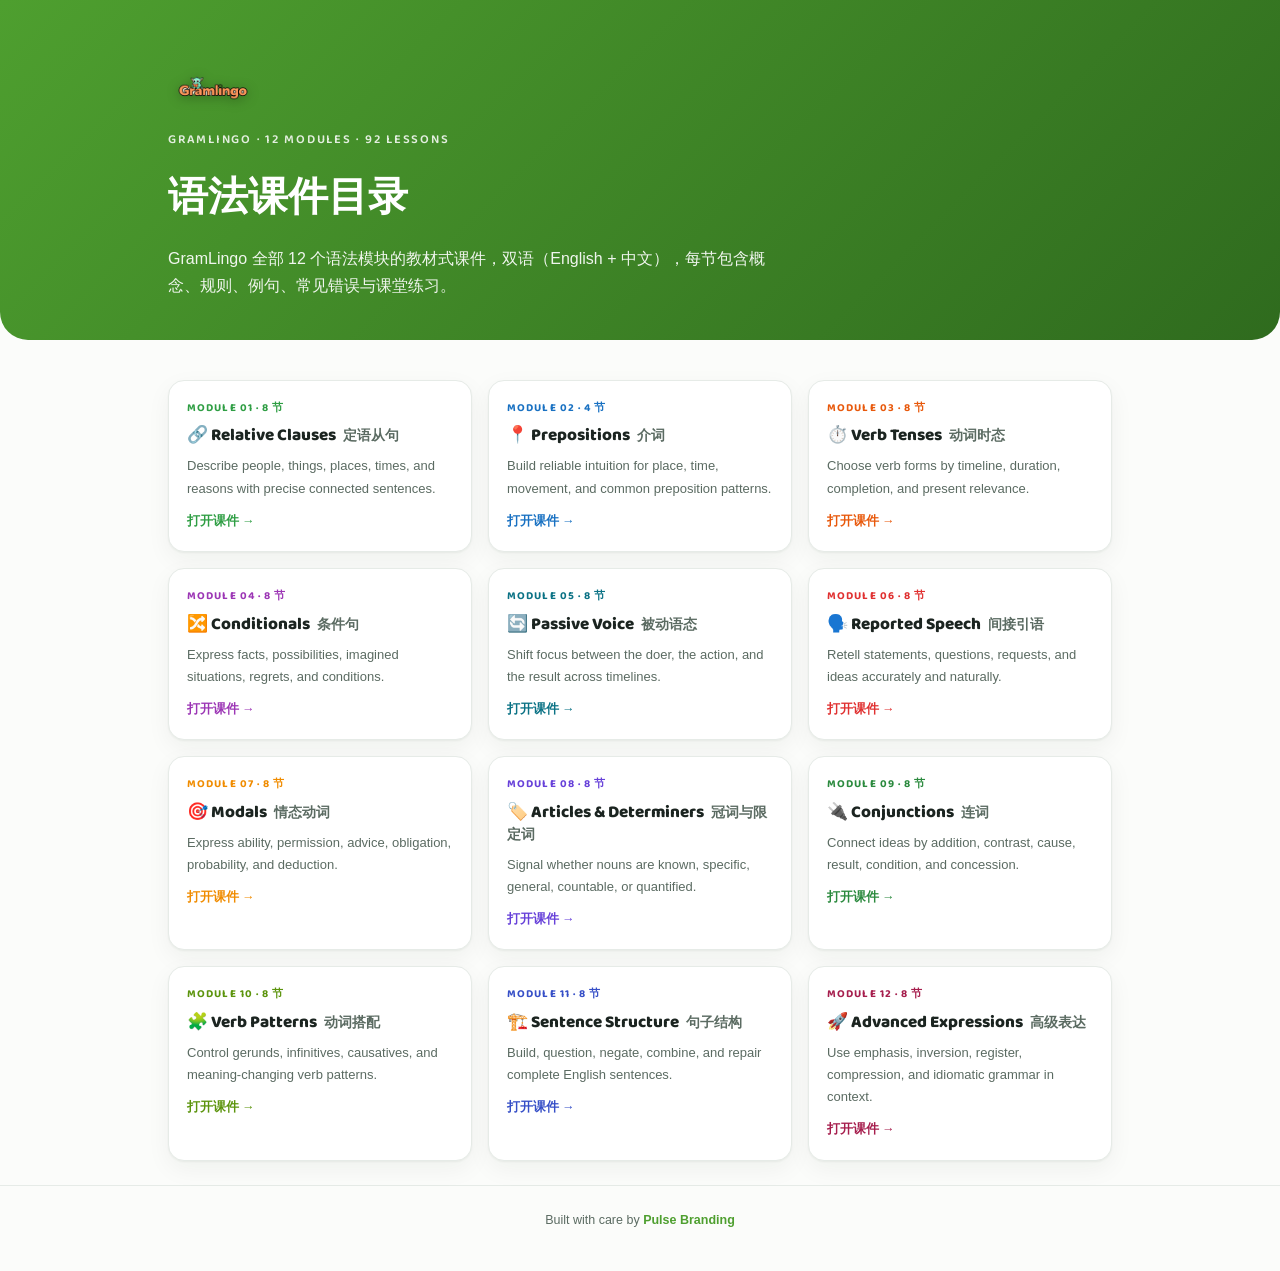
==== index.html @ cfae0dae "fix: render lesson decks with joined HTML (was raw Python list dump) + keep locked Baloo 2/DM Sans b" ====
<!DOCTYPE html>
<html lang="zh-CN">
<head>
<meta charset="UTF-8">
<meta name="viewport" content="width=device-width, initial-scale=1">
<title>GramLingo 语法课件 · 全部 12 个模块</title>
<style>
/* GramLingo locked typography (self-hosted, no CDN) */
@font-face{font-family:'Baloo 2';font-style:normal;font-weight:600;src:url('assets/fonts/baloo2-600.woff2') format('woff2');}
@font-face{font-family:'Baloo 2';font-style:normal;font-weight:700;src:url('assets/fonts/baloo2-700.woff2') format('woff2');}
@font-face{font-family:'Baloo 2';font-style:normal;font-weight:800;src:url('assets/fonts/baloo2-800.woff2') format('woff2');}
@font-face{font-family:'DM Sans';font-style:normal;font-weight:400;src:url('assets/fonts/dmsans-400.woff2') format('woff2');}
@font-face{font-family:'DM Sans';font-style:normal;font-weight:500;src:url('assets/fonts/dmsans-500.woff2') format('woff2');}
@font-face{font-family:'DM Sans';font-style:normal;font-weight:600;src:url('assets/fonts/dmsans-600.woff2') format('woff2');}
@font-face{font-family:'DM Sans';font-style:normal;font-weight:700;src:url('assets/fonts/dmsans-700.woff2') format('woff2');}
:root{--ink:#1b2420;--ink2:#5b6b62;--line:#e6ebe7;--bg:#fbfcfa;--card:#fff;--accent:#6aa72e;}
*{box-sizing:border-box;margin:0;padding:0}
body{font-family:-apple-system,BlinkMacSystemFont,"Segoe UI",Roboto,"PingFang SC","Hiragino Sans GB","Microsoft YaHei","Noto Sans CJK SC",sans-serif;background:var(--bg);color:var(--ink);line-height:1.7}
body,html{font-family:'DM Sans',-apple-system,BlinkMacSystemFont,'Segoe UI',Roboto,'PingFang SC','Hiragino Sans GB','Microsoft YaHei','Noto Sans CJK SC',sans-serif}
h1,h2,h3,.t,.kicker,.cover h1,.num,.go{font-family:'Baloo 2','Baloo 2 Fallback','PingFang SC','Hiragino Sans GB','Microsoft YaHei','Noto Sans CJK SC',sans-serif}
.logo-row{display:flex;align-items:center;gap:12px;margin-bottom:16px}
.logo{height:clamp(34px,5.5vw,50px);width:auto;display:block;filter:drop-shadow(0 2px 6px rgba(0,0,0,.25))}
.logo+.kicker{margin-bottom:0}
.wrap{max-width:1000px;margin:0 auto;padding:0 clamp(14px,4vw,28px)}
.cover{background:linear-gradient(135deg,#4e9f2f,#2f6b1e);color:#fff;border-radius:0 0 28px 28px;padding:clamp(36px,7vw,64px) 0 40px}
.kicker{font-size:12.5px;letter-spacing:.14em;text-transform:uppercase;opacity:.85;margin-bottom:14px;font-weight:600}
.cover h1{font-size:clamp(26px,5vw,40px);font-weight:800}
.cover .sub{margin-top:12px;max-width:620px;opacity:.92;font-size:clamp(14px,2.4vw,16px)}
.grid{display:grid;grid-template-columns:repeat(auto-fill,minmax(280px,1fr));gap:16px;padding:clamp(24px,5vw,40px) 0 24px}
.card{--a:var(--accent);display:block;background:var(--card);border:1px solid var(--line);border-radius:16px;padding:18px;text-decoration:none;color:var(--ink);box-shadow:0 1px 2px rgba(20,40,20,.05),0 8px 24px rgba(20,40,20,.05);transition:.15s}
.card:hover{transform:translateY(-2px);border-color:var(--a);box-shadow:0 10px 30px rgba(20,40,20,.10)}
.num{font-size:11px;letter-spacing:.1em;text-transform:uppercase;color:var(--a);font-weight:700;margin-bottom:8px}
.t{font-size:17px;font-weight:800;line-height:1.3}
.t .zh{color:var(--ink2);font-weight:600;font-size:14px;margin-left:4px}
.d{margin-top:8px;font-size:13px;color:var(--ink2);min-height:36px}
.go{margin-top:12px;font-size:12.5px;font-weight:700;color:var(--a)}
footer{border-top:1px solid var(--line);padding:24px 0 40px;font-size:12.5px;color:var(--ink2);text-align:center}
footer a{color:#4e9f2f;text-decoration:none;font-weight:600}
</style>
</head>
<body>
<header class="cover">
  <div class="wrap">
    <div class="logo-row"><img class="logo" src="assets/gramlingo-logo.png" alt="GramLingo" width="220" height="56"></div>
    <div class="kicker">GramLingo · 12 Modules · 92 Lessons</div>
    <h1>语法课件目录</h1>
    <div class="sub">GramLingo 全部 12 个语法模块的教材式课件，双语（English + 中文），每节包含概念、规则、例句、常见错误与课堂练习。</div>
  </div>
</header>
<main class="wrap"><div class="grid">
      <a class="card" style="--accent:#2F9E44" href="clauses.html">
        <div class="num">Module 01 · 8 节</div>
        <div class="t">🔗 Relative Clauses <span class="zh">定语从句</span></div>
        <div class="d">Describe people, things, places, times, and reasons with precise connected sentences.</div>
        <div class="go">打开课件 →</div>
      </a>
      <a class="card" style="--accent:#1971C2" href="prepositions.html">
        <div class="num">Module 02 · 4 节</div>
        <div class="t">📍 Prepositions <span class="zh">介词</span></div>
        <div class="d">Build reliable intuition for place, time, movement, and common preposition patterns.</div>
        <div class="go">打开课件 →</div>
      </a>
      <a class="card" style="--accent:#E8590C" href="tenses.html">
        <div class="num">Module 03 · 8 节</div>
        <div class="t">⏱️ Verb Tenses <span class="zh">动词时态</span></div>
        <div class="d">Choose verb forms by timeline, duration, completion, and present relevance.</div>
        <div class="go">打开课件 →</div>
      </a>
      <a class="card" style="--accent:#9C36B5" href="conditionals.html">
        <div class="num">Module 04 · 8 节</div>
        <div class="t">🔀 Conditionals <span class="zh">条件句</span></div>
        <div class="d">Express facts, possibilities, imagined situations, regrets, and conditions.</div>
        <div class="go">打开课件 →</div>
      </a>
      <a class="card" style="--accent:#0B7285" href="passive.html">
        <div class="num">Module 05 · 8 节</div>
        <div class="t">🔄 Passive Voice <span class="zh">被动语态</span></div>
        <div class="d">Shift focus between the doer, the action, and the result across timelines.</div>
        <div class="go">打开课件 →</div>
      </a>
      <a class="card" style="--accent:#E03131" href="reported.html">
        <div class="num">Module 06 · 8 节</div>
        <div class="t">🗣️ Reported Speech <span class="zh">间接引语</span></div>
        <div class="d">Retell statements, questions, requests, and ideas accurately and naturally.</div>
        <div class="go">打开课件 →</div>
      </a>
      <a class="card" style="--accent:#F08C00" href="modals.html">
        <div class="num">Module 07 · 8 节</div>
        <div class="t">🎯 Modals <span class="zh">情态动词</span></div>
        <div class="d">Express ability, permission, advice, obligation, probability, and deduction.</div>
        <div class="go">打开课件 →</div>
      </a>
      <a class="card" style="--accent:#6741D9" href="determiners.html">
        <div class="num">Module 08 · 8 节</div>
        <div class="t">🏷️ Articles &amp; Determiners <span class="zh">冠词与限定词</span></div>
        <div class="d">Signal whether nouns are known, specific, general, countable, or quantified.</div>
        <div class="go">打开课件 →</div>
      </a>
      <a class="card" style="--accent:#2B8A3E" href="conjunctions.html">
        <div class="num">Module 09 · 8 节</div>
        <div class="t">🔌 Conjunctions <span class="zh">连词</span></div>
        <div class="d">Connect ideas by addition, contrast, cause, result, condition, and concession.</div>
        <div class="go">打开课件 →</div>
      </a>
      <a class="card" style="--accent:#5C940D" href="verb_patterns.html">
        <div class="num">Module 10 · 8 节</div>
        <div class="t">🧩 Verb Patterns <span class="zh">动词搭配</span></div>
        <div class="d">Control gerunds, infinitives, causatives, and meaning-changing verb patterns.</div>
        <div class="go">打开课件 →</div>
      </a>
      <a class="card" style="--accent:#364FC7" href="sentence_structure.html">
        <div class="num">Module 11 · 8 节</div>
        <div class="t">🏗️ Sentence Structure <span class="zh">句子结构</span></div>
        <div class="d">Build, question, negate, combine, and repair complete English sentences.</div>
        <div class="go">打开课件 →</div>
      </a>
      <a class="card" style="--accent:#A61E4D" href="advanced.html">
        <div class="num">Module 12 · 8 节</div>
        <div class="t">🚀 Advanced Expressions <span class="zh">高级表达</span></div>
        <div class="d">Use emphasis, inversion, register, compression, and idiomatic grammar in context.</div>
        <div class="go">打开课件 →</div>
      </a></div></main>
<footer>Built with care by <a href="https://pulsebranding.com">Pulse Branding</a></footer>
</body>
</html>
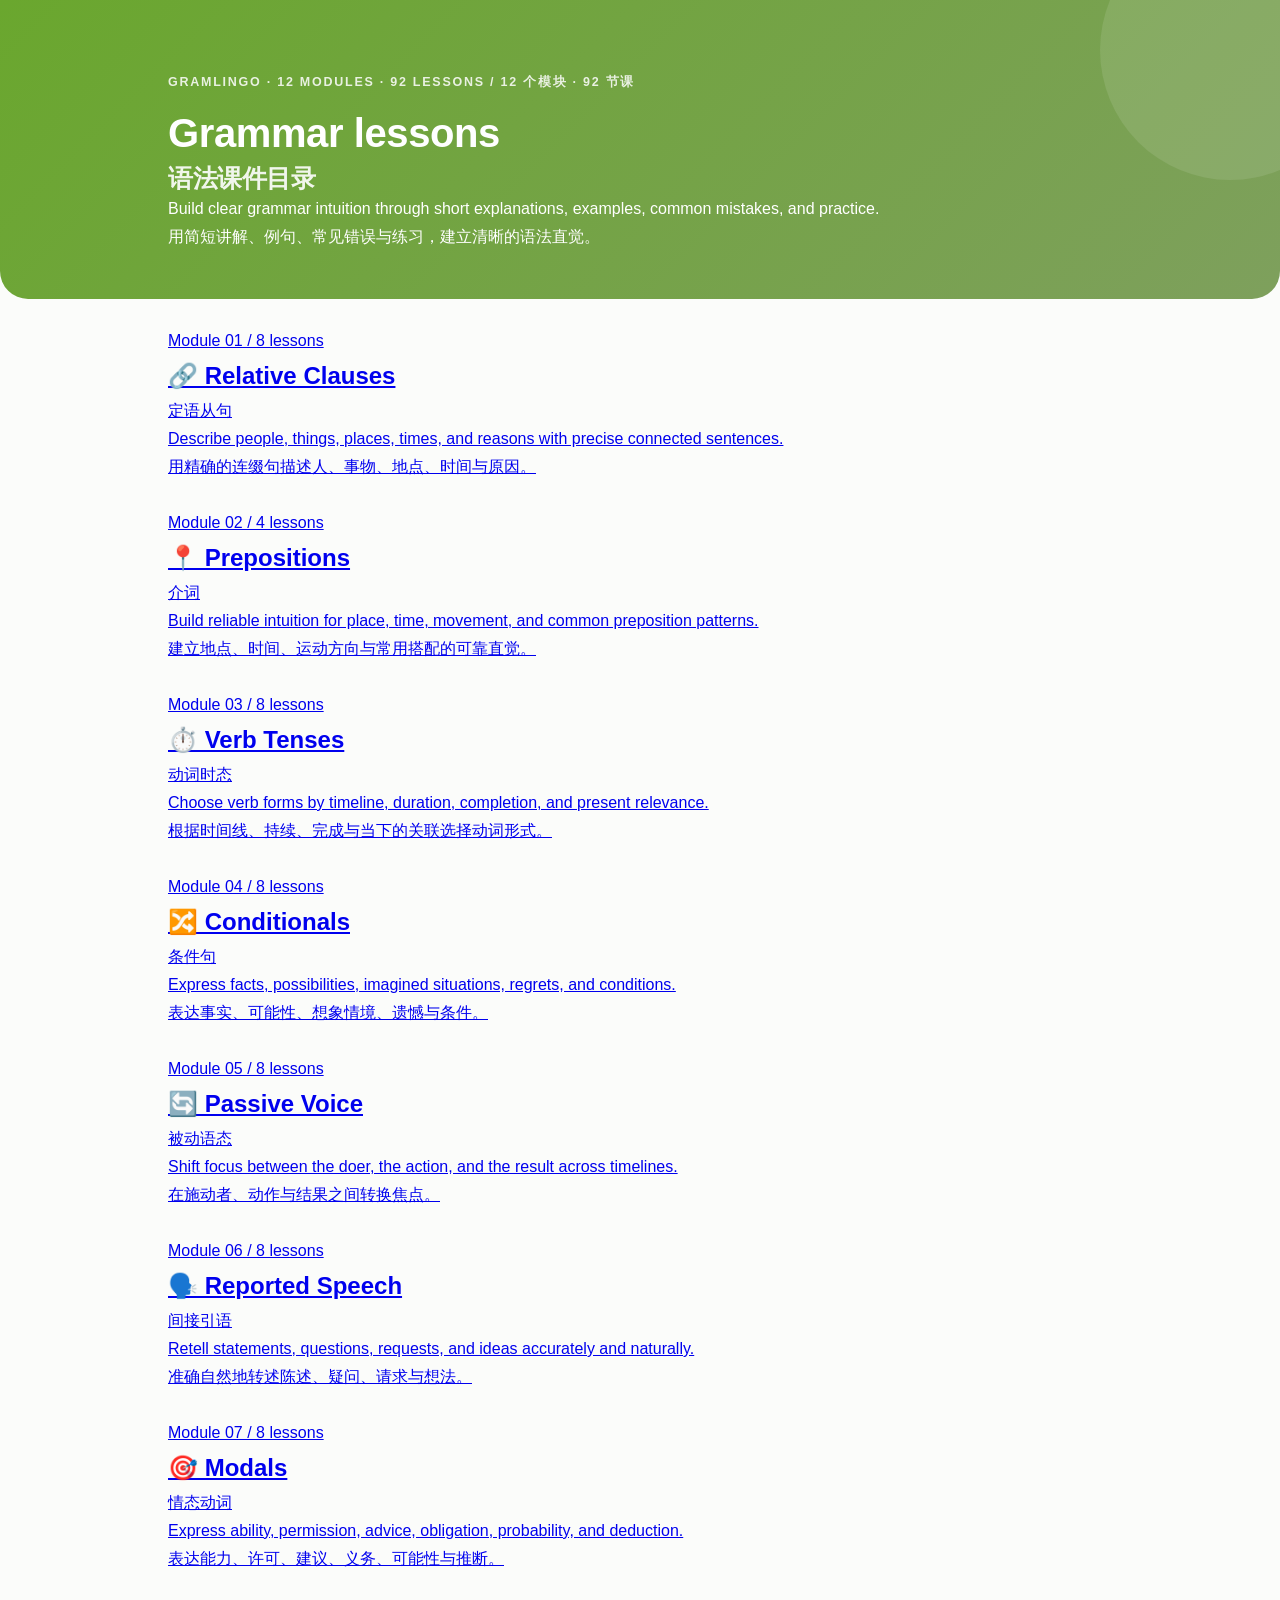
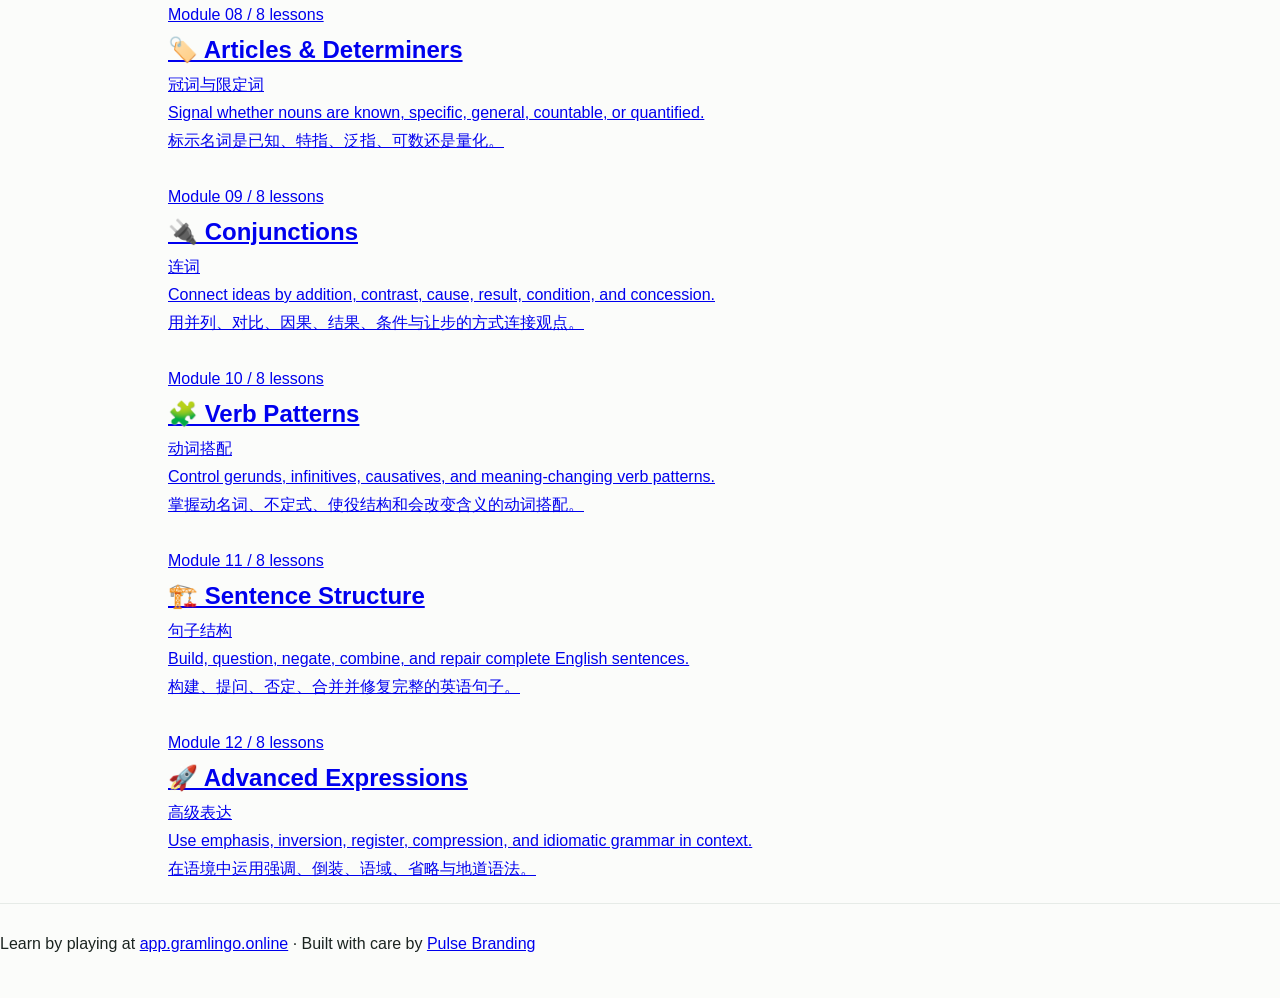
==== commit 039cb97b: "Update lesson bundle: index.html" ====
--- a/index.html
+++ b/index.html
@@ -1,125 +1,140 @@
-<!DOCTYPE html>
-<html lang="zh-CN">
-<head>
-<meta charset="UTF-8">
-<meta name="viewport" content="width=device-width, initial-scale=1">
-<title>GramLingo 语法课件 · 全部 12 个模块</title>
-<style>
-/* GramLingo locked typography (self-hosted, no CDN) */
-@font-face{font-family:'Baloo 2';font-style:normal;font-weight:600;src:url('assets/fonts/baloo2-600.woff2') format('woff2');}
-@font-face{font-family:'Baloo 2';font-style:normal;font-weight:700;src:url('assets/fonts/baloo2-700.woff2') format('woff2');}
-@font-face{font-family:'Baloo 2';font-style:normal;font-weight:800;src:url('assets/fonts/baloo2-800.woff2') format('woff2');}
-@font-face{font-family:'DM Sans';font-style:normal;font-weight:400;src:url('assets/fonts/dmsans-400.woff2') format('woff2');}
-@font-face{font-family:'DM Sans';font-style:normal;font-weight:500;src:url('assets/fonts/dmsans-500.woff2') format('woff2');}
-@font-face{font-family:'DM Sans';font-style:normal;font-weight:600;src:url('assets/fonts/dmsans-600.woff2') format('woff2');}
-@font-face{font-family:'DM Sans';font-style:normal;font-weight:700;src:url('assets/fonts/dmsans-700.woff2') format('woff2');}
-:root{--ink:#1b2420;--ink2:#5b6b62;--line:#e6ebe7;--bg:#fbfcfa;--card:#fff;--accent:#6aa72e;}
-*{box-sizing:border-box;margin:0;padding:0}
-body{font-family:-apple-system,BlinkMacSystemFont,"Segoe UI",Roboto,"PingFang SC","Hiragino Sans GB","Microsoft YaHei","Noto Sans CJK SC",sans-serif;background:var(--bg);color:var(--ink);line-height:1.7}
-body,html{font-family:'DM Sans',-apple-system,BlinkMacSystemFont,'Segoe UI',Roboto,'PingFang SC','Hiragino Sans GB','Microsoft YaHei','Noto Sans CJK SC',sans-serif}
-h1,h2,h3,.t,.kicker,.cover h1,.num,.go{font-family:'Baloo 2','Baloo 2 Fallback','PingFang SC','Hiragino Sans GB','Microsoft YaHei','Noto Sans CJK SC',sans-serif}
-.logo-row{display:flex;align-items:center;gap:12px;margin-bottom:16px}
-.logo{height:clamp(34px,5.5vw,50px);width:auto;display:block;filter:drop-shadow(0 2px 6px rgba(0,0,0,.25))}
-.logo+.kicker{margin-bottom:0}
-.wrap{max-width:1000px;margin:0 auto;padding:0 clamp(14px,4vw,28px)}
-.cover{background:linear-gradient(135deg,#4e9f2f,#2f6b1e);color:#fff;border-radius:0 0 28px 28px;padding:clamp(36px,7vw,64px) 0 40px}
-.kicker{font-size:12.5px;letter-spacing:.14em;text-transform:uppercase;opacity:.85;margin-bottom:14px;font-weight:600}
-.cover h1{font-size:clamp(26px,5vw,40px);font-weight:800}
-.cover .sub{margin-top:12px;max-width:620px;opacity:.92;font-size:clamp(14px,2.4vw,16px)}
-.grid{display:grid;grid-template-columns:repeat(auto-fill,minmax(280px,1fr));gap:16px;padding:clamp(24px,5vw,40px) 0 24px}
-.card{--a:var(--accent);display:block;background:var(--card);border:1px solid var(--line);border-radius:16px;padding:18px;text-decoration:none;color:var(--ink);box-shadow:0 1px 2px rgba(20,40,20,.05),0 8px 24px rgba(20,40,20,.05);transition:.15s}
-.card:hover{transform:translateY(-2px);border-color:var(--a);box-shadow:0 10px 30px rgba(20,40,20,.10)}
-.num{font-size:11px;letter-spacing:.1em;text-transform:uppercase;color:var(--a);font-weight:700;margin-bottom:8px}
-.t{font-size:17px;font-weight:800;line-height:1.3}
-.t .zh{color:var(--ink2);font-weight:600;font-size:14px;margin-left:4px}
-.d{margin-top:8px;font-size:13px;color:var(--ink2);min-height:36px}
-.go{margin-top:12px;font-size:12.5px;font-weight:700;color:var(--a)}
-footer{border-top:1px solid var(--line);padding:24px 0 40px;font-size:12.5px;color:var(--ink2);text-align:center}
-footer a{color:#4e9f2f;text-decoration:none;font-weight:600}
-</style>
-</head>
-<body>
-<header class="cover">
-  <div class="wrap">
-    <div class="logo-row"><img class="logo" src="assets/gramlingo-logo.png" alt="GramLingo" width="220" height="56"></div>
-    <div class="kicker">GramLingo · 12 Modules · 92 Lessons</div>
-    <h1>语法课件目录</h1>
-    <div class="sub">GramLingo 全部 12 个语法模块的教材式课件，双语（English + 中文），每节包含概念、规则、例句、常见错误与课堂练习。</div>
-  </div>
-</header>
-<main class="wrap"><div class="grid">
-      <a class="card" style="--accent:#2F9E44" href="clauses.html">
-        <div class="num">Module 01 · 8 节</div>
-        <div class="t">🔗 Relative Clauses <span class="zh">定语从句</span></div>
-        <div class="d">Describe people, things, places, times, and reasons with precise connected sentences.</div>
-        <div class="go">打开课件 →</div>
-      </a>
-      <a class="card" style="--accent:#1971C2" href="prepositions.html">
-        <div class="num">Module 02 · 4 节</div>
-        <div class="t">📍 Prepositions <span class="zh">介词</span></div>
-        <div class="d">Build reliable intuition for place, time, movement, and common preposition patterns.</div>
-        <div class="go">打开课件 →</div>
-      </a>
-      <a class="card" style="--accent:#E8590C" href="tenses.html">
-        <div class="num">Module 03 · 8 节</div>
-        <div class="t">⏱️ Verb Tenses <span class="zh">动词时态</span></div>
-        <div class="d">Choose verb forms by timeline, duration, completion, and present relevance.</div>
-        <div class="go">打开课件 →</div>
-      </a>
-      <a class="card" style="--accent:#9C36B5" href="conditionals.html">
-        <div class="num">Module 04 · 8 节</div>
-        <div class="t">🔀 Conditionals <span class="zh">条件句</span></div>
-        <div class="d">Express facts, possibilities, imagined situations, regrets, and conditions.</div>
-        <div class="go">打开课件 →</div>
-      </a>
-      <a class="card" style="--accent:#0B7285" href="passive.html">
-        <div class="num">Module 05 · 8 节</div>
-        <div class="t">🔄 Passive Voice <span class="zh">被动语态</span></div>
-        <div class="d">Shift focus between the doer, the action, and the result across timelines.</div>
-        <div class="go">打开课件 →</div>
-      </a>
-      <a class="card" style="--accent:#E03131" href="reported.html">
-        <div class="num">Module 06 · 8 节</div>
-        <div class="t">🗣️ Reported Speech <span class="zh">间接引语</span></div>
-        <div class="d">Retell statements, questions, requests, and ideas accurately and naturally.</div>
-        <div class="go">打开课件 →</div>
-      </a>
-      <a class="card" style="--accent:#F08C00" href="modals.html">
-        <div class="num">Module 07 · 8 节</div>
-        <div class="t">🎯 Modals <span class="zh">情态动词</span></div>
-        <div class="d">Express ability, permission, advice, obligation, probability, and deduction.</div>
-        <div class="go">打开课件 →</div>
-      </a>
-      <a class="card" style="--accent:#6741D9" href="determiners.html">
-        <div class="num">Module 08 · 8 节</div>
-        <div class="t">🏷️ Articles &amp; Determiners <span class="zh">冠词与限定词</span></div>
-        <div class="d">Signal whether nouns are known, specific, general, countable, or quantified.</div>
-        <div class="go">打开课件 →</div>
-      </a>
-      <a class="card" style="--accent:#2B8A3E" href="conjunctions.html">
-        <div class="num">Module 09 · 8 节</div>
-        <div class="t">🔌 Conjunctions <span class="zh">连词</span></div>
-        <div class="d">Connect ideas by addition, contrast, cause, result, condition, and concession.</div>
-        <div class="go">打开课件 →</div>
-      </a>
-      <a class="card" style="--accent:#5C940D" href="verb_patterns.html">
-        <div class="num">Module 10 · 8 节</div>
-        <div class="t">🧩 Verb Patterns <span class="zh">动词搭配</span></div>
-        <div class="d">Control gerunds, infinitives, causatives, and meaning-changing verb patterns.</div>
-        <div class="go">打开课件 →</div>
-      </a>
-      <a class="card" style="--accent:#364FC7" href="sentence_structure.html">
-        <div class="num">Module 11 · 8 节</div>
-        <div class="t">🏗️ Sentence Structure <span class="zh">句子结构</span></div>
-        <div class="d">Build, question, negate, combine, and repair complete English sentences.</div>
-        <div class="go">打开课件 →</div>
-      </a>
-      <a class="card" style="--accent:#A61E4D" href="advanced.html">
-        <div class="num">Module 12 · 8 节</div>
-        <div class="t">🚀 Advanced Expressions <span class="zh">高级表达</span></div>
-        <div class="d">Use emphasis, inversion, register, compression, and idiomatic grammar in context.</div>
-        <div class="go">打开课件 →</div>
-      </a></div></main>
-<footer>Built with care by <a href="https://pulsebranding.com">Pulse Branding</a></footer>
-</body>
+<!DOCTYPE html>
+<html lang="en">
+<head>
+<meta charset="UTF-8">
+<meta name="viewport" content="width=device-width, initial-scale=1">
+<title>Grammar lessons / 语法课件 · GramLingo</title>
+<link rel="stylesheet" href="lessons.css">
+</head>
+<body class="hub">
+<header class="cover">
+  <div class="wrap">
+    <div class="kicker">GramLingo · 12 modules · 92 lessons / 12 个模块 · 92 节课</div>
+    <h1>Grammar lessons <span class="zh">语法课件目录</span></h1>
+    <div class="sub">Build clear grammar intuition through short explanations, examples, common mistakes, and practice.<br><span class="zh">用简短讲解、例句、常见错误与练习，建立清晰的语法直觉。</span></div>
+  </div>
+</header>
+<main class="wrap"><div class="grid">
+      <a class="module-card" href="clauses.html">
+        <img src="assets/covers/cover-clauses.jpg" alt="" loading="lazy">
+        <div class="module-card-body">
+          <div class="num">Module 01 / 8 lessons</div>
+          <h2>🔗 Relative Clauses</h2>
+          <span class="zh">定语从句</span>
+          <p>Describe people, things, places, times, and reasons with precise connected sentences.</p>
+          <p class="zh">用精确的连缀句描述人、事物、地点、时间与原因。</p>
+        </div>
+      </a>
+      <a class="module-card" href="prepositions.html">
+        <img src="assets/covers/cover-prepositions.jpg" alt="" loading="lazy">
+        <div class="module-card-body">
+          <div class="num">Module 02 / 4 lessons</div>
+          <h2>📍 Prepositions</h2>
+          <span class="zh">介词</span>
+          <p>Build reliable intuition for place, time, movement, and common preposition patterns.</p>
+          <p class="zh">建立地点、时间、运动方向与常用搭配的可靠直觉。</p>
+        </div>
+      </a>
+      <a class="module-card" href="tenses.html">
+        <img src="assets/covers/cover-tenses.jpg" alt="" loading="lazy">
+        <div class="module-card-body">
+          <div class="num">Module 03 / 8 lessons</div>
+          <h2>⏱️ Verb Tenses</h2>
+          <span class="zh">动词时态</span>
+          <p>Choose verb forms by timeline, duration, completion, and present relevance.</p>
+          <p class="zh">根据时间线、持续、完成与当下的关联选择动词形式。</p>
+        </div>
+      </a>
+      <a class="module-card" href="conditionals.html">
+        <img src="assets/covers/cover-conditionals.jpg" alt="" loading="lazy">
+        <div class="module-card-body">
+          <div class="num">Module 04 / 8 lessons</div>
+          <h2>🔀 Conditionals</h2>
+          <span class="zh">条件句</span>
+          <p>Express facts, possibilities, imagined situations, regrets, and conditions.</p>
+          <p class="zh">表达事实、可能性、想象情境、遗憾与条件。</p>
+        </div>
+      </a>
+      <a class="module-card" href="passive.html">
+        <img src="assets/covers/cover-passive.jpg" alt="" loading="lazy">
+        <div class="module-card-body">
+          <div class="num">Module 05 / 8 lessons</div>
+          <h2>🔄 Passive Voice</h2>
+          <span class="zh">被动语态</span>
+          <p>Shift focus between the doer, the action, and the result across timelines.</p>
+          <p class="zh">在施动者、动作与结果之间转换焦点。</p>
+        </div>
+      </a>
+      <a class="module-card" href="reported.html">
+        <img src="assets/covers/cover-reported.jpg" alt="" loading="lazy">
+        <div class="module-card-body">
+          <div class="num">Module 06 / 8 lessons</div>
+          <h2>🗣️ Reported Speech</h2>
+          <span class="zh">间接引语</span>
+          <p>Retell statements, questions, requests, and ideas accurately and naturally.</p>
+          <p class="zh">准确自然地转述陈述、疑问、请求与想法。</p>
+        </div>
+      </a>
+      <a class="module-card" href="modals.html">
+        <img src="assets/covers/cover-modals.jpg" alt="" loading="lazy">
+        <div class="module-card-body">
+          <div class="num">Module 07 / 8 lessons</div>
+          <h2>🎯 Modals</h2>
+          <span class="zh">情态动词</span>
+          <p>Express ability, permission, advice, obligation, probability, and deduction.</p>
+          <p class="zh">表达能力、许可、建议、义务、可能性与推断。</p>
+        </div>
+      </a>
+      <a class="module-card" href="determiners.html">
+        <img src="assets/covers/cover-determiners.jpg" alt="" loading="lazy">
+        <div class="module-card-body">
+          <div class="num">Module 08 / 8 lessons</div>
+          <h2>🏷️ Articles &amp; Determiners</h2>
+          <span class="zh">冠词与限定词</span>
+          <p>Signal whether nouns are known, specific, general, countable, or quantified.</p>
+          <p class="zh">标示名词是已知、特指、泛指、可数还是量化。</p>
+        </div>
+      </a>
+      <a class="module-card" href="conjunctions.html">
+        <img src="assets/covers/cover-conjunctions.jpg" alt="" loading="lazy">
+        <div class="module-card-body">
+          <div class="num">Module 09 / 8 lessons</div>
+          <h2>🔌 Conjunctions</h2>
+          <span class="zh">连词</span>
+          <p>Connect ideas by addition, contrast, cause, result, condition, and concession.</p>
+          <p class="zh">用并列、对比、因果、结果、条件与让步的方式连接观点。</p>
+        </div>
+      </a>
+      <a class="module-card" href="verb_patterns.html">
+        <img src="assets/covers/cover-verb_patterns.jpg" alt="" loading="lazy">
+        <div class="module-card-body">
+          <div class="num">Module 10 / 8 lessons</div>
+          <h2>🧩 Verb Patterns</h2>
+          <span class="zh">动词搭配</span>
+          <p>Control gerunds, infinitives, causatives, and meaning-changing verb patterns.</p>
+          <p class="zh">掌握动名词、不定式、使役结构和会改变含义的动词搭配。</p>
+        </div>
+      </a>
+      <a class="module-card" href="sentence_structure.html">
+        <img src="assets/covers/cover-sentence_structure.jpg" alt="" loading="lazy">
+        <div class="module-card-body">
+          <div class="num">Module 11 / 8 lessons</div>
+          <h2>🏗️ Sentence Structure</h2>
+          <span class="zh">句子结构</span>
+          <p>Build, question, negate, combine, and repair complete English sentences.</p>
+          <p class="zh">构建、提问、否定、合并并修复完整的英语句子。</p>
+        </div>
+      </a>
+      <a class="module-card" href="advanced.html">
+        <img src="assets/covers/cover-advanced.jpg" alt="" loading="lazy">
+        <div class="module-card-body">
+          <div class="num">Module 12 / 8 lessons</div>
+          <h2>🚀 Advanced Expressions</h2>
+          <span class="zh">高级表达</span>
+          <p>Use emphasis, inversion, register, compression, and idiomatic grammar in context.</p>
+          <p class="zh">在语境中运用强调、倒装、语域、省略与地道语法。</p>
+        </div>
+      </a></div></main>
+<footer>Learn by playing at <a href="https://app.gramlingo.online">app.gramlingo.online</a> · Built with care by <a href="https://pulsebranding.com">Pulse Branding</a></footer>
+</body>
 </html>
--- a/lessons.css
+++ b/lessons.css
@@ -0,0 +1,105 @@
+
+:root{
+  --ink:#1b2420; --ink2:#5b6b62; --line:#e6ebe7; --bg:#fbfcfa; --card:#fff;
+  --accent:#6aa72e; --accent-soft:#eef6e4; --warn:#b3261e; --warn-soft:#fdf0ee;
+  --radius:16px; --shadow:0 1px 2px rgba(20,40,20,.05),0 8px 24px rgba(20,40,20,.06);
+}
+*{box-sizing:border-box;margin:0;padding:0}
+html{scroll-behavior:smooth}
+body{
+  font-family:-apple-system,BlinkMacSystemFont,"Segoe UI",Roboto,"PingFang SC","Hiragino Sans GB","Microsoft YaHei","Noto Sans CJK SC",sans-serif;
+  background:var(--bg);color:var(--ink);line-height:1.75;-webkit-font-smoothing:antialiased;
+}
+.wrap{max-width:1000px;margin:0 auto;padding:0 clamp(14px,4vw,28px)}
+
+/* cover */
+.cover{
+  background:linear-gradient(135deg,var(--accent),color-mix(in srgb,var(--accent) 55%,#000 18%));
+  color:#fff;border-radius:0 0 28px 28px;padding:clamp(36px,7vw,72px) 0 clamp(28px,5vw,48px);
+  position:relative;overflow:hidden;
+}
+.cover::after{content:"";position:absolute;right:-80px;top:-80px;width:min(260px,38vw);height:min(260px,38vw);border-radius:50%;background:rgba(255,255,255,.10)}
+.kicker{font-size:12.5px;letter-spacing:.14em;text-transform:uppercase;opacity:.85;margin-bottom:14px;font-weight:600}
+.cover h1{font-size:clamp(26px,5vw,40px);line-height:1.25;font-weight:800;letter-spacing:-.01em}
+.cover h1 .zh{display:block;font-size:.62em;font-weight:600;opacity:.9;margin-top:6px}
+.cover .desc{margin-top:16px;max-width:640px;font-size:clamp(14px,2.4vw,16.5px);opacity:.95}
+.cover .desc .zh{display:block;opacity:.82;font-size:.95em;margin-top:4px}
+.objectives{margin-top:24px;display:grid;gap:10px;grid-template-columns:repeat(auto-fit,minmax(230px,1fr))}
+.objectives div{background:rgba(255,255,255,.14);border:1px solid rgba(255,255,255,.22);border-radius:12px;padding:10px 14px;font-size:13.5px;backdrop-filter:blur(4px)}
+.objectives b{display:block;font-size:11px;letter-spacing:.1em;text-transform:uppercase;opacity:.75;margin-bottom:2px}
+
+/* toc */
+.toc{position:sticky;top:0;z-index:50;background:rgba(251,252,250,.92);backdrop-filter:blur(10px);border-bottom:1px solid var(--line)}
+.toc .wrap{display:flex;gap:8px;overflow-x:auto;padding-top:10px;padding-bottom:10px;scrollbar-width:none}
+.toc .wrap::-webkit-scrollbar{display:none}
+.toc a{white-space:nowrap;font-size:12.5px;font-weight:600;color:var(--ink2);text-decoration:none;border:1px solid var(--line);background:var(--card);border-radius:999px;padding:5px 13px;transition:.15s}
+.toc a:hover{border-color:var(--accent);color:var(--accent)}
+.toc a.on{background:var(--accent);border-color:var(--accent);color:#fff}
+
+/* sections */
+main{padding:clamp(24px,5vw,44px) 0 20px}
+.phase{scroll-margin-top:64px;margin-bottom:clamp(28px,5vw,44px)}
+.phase-head{display:flex;align-items:baseline;gap:10px;margin-bottom:14px;border-bottom:2px solid var(--line);padding-bottom:10px}
+.phase-num{flex:none;background:var(--accent);color:#fff;font-weight:800;font-size:12.5px;border-radius:8px;padding:3px 9px;letter-spacing:.04em}
+.phase-head h2{font-size:clamp(19px,3.2vw,24px);font-weight:800}
+.phase-head .zh{font-size:clamp(13px,2vw,15px);color:var(--ink2);font-weight:600}
+
+.card{background:var(--card);border:1px solid var(--line);border-radius:var(--radius);box-shadow:var(--shadow);padding:clamp(16px,3vw,24px);margin-bottom:14px}
+.card h3{font-size:13px;letter-spacing:.08em;text-transform:uppercase;color:var(--accent);margin-bottom:10px;display:flex;align-items:center;gap:8px}
+.concept{font-size:clamp(14.5px,2.6vw,16px)}
+.concept .zh{display:block;color:var(--ink2);margin-top:6px;font-size:.95em}
+
+.rules{display:grid;gap:0}
+.rule{display:grid;grid-template-columns:110px 1fr;gap:4px 14px;padding:11px 4px;border-bottom:1px dashed var(--line)}
+.rule:last-child{border-bottom:0}
+.rule b{grid-column:1;grid-row:1/3;font-size:12.5px;color:var(--accent);background:var(--accent-soft);align-self:start;border-radius:8px;padding:3px 10px;text-align:center}
+.rule .en{font-size:14.5px}
+.rule .zh{color:var(--ink2);font-size:13.5px}
+
+.ex{border-left:3px solid var(--accent);padding:10px 14px;background:var(--accent-soft);border-radius:0 10px 10px 0;margin-bottom:8px}
+.ex .en{font-weight:600;font-size:14.5px}
+.ex .zh{color:var(--ink2);font-size:13.5px}
+
+.mistakes{background:var(--warn-soft);border:1px solid #f3d3cf}
+.mistakes h3{color:var(--warn)}
+.mistake{padding:9px 12px;border-bottom:1px dashed #f0c9c4;font-size:13.8px}
+.mistake:last-child{border-bottom:0}
+.mistake .zh{display:block;color:#8a5a55;font-size:13px;margin-top:2px}
+
+/* practice */
+.practice .p-q{margin-bottom:12px;border:1px solid var(--line);border-radius:12px;overflow:hidden;background:var(--card)}
+.practice details summary{cursor:pointer;list-style:none;padding:14px 16px;display:flex;gap:10px;align-items:flex-start}
+.practice details summary::-webkit-details-marker{display:none}
+.practice details[open] summary{border-bottom:1px dashed var(--line)}
+.practice .qnum{flex:none;background:var(--ink);color:#fff;font-size:11px;font-weight:700;border-radius:7px;padding:3px 8px;margin-top:3px}
+.practice .qtext{font-size:14.5px;font-weight:600}
+.practice .opts{padding:8px 16px 14px}
+.practice .opt{display:block;width:100%;text-align:left;font:inherit;font-size:13.8px;padding:7px 10px;border-radius:8px;margin-top:6px;background:#f4f7f4;border:1px solid var(--line);cursor:pointer}
+.practice .opt:focus-visible,.toc a:focus-visible,.nav-prev-next a:focus-visible,.toplink:focus-visible{outline:3px solid #1b2420;outline-offset:2px}
+.practice .opt[aria-pressed="true"]{border-color:var(--accent);box-shadow:0 0 0 2px color-mix(in srgb,var(--accent) 25%,transparent)}
+.practice .opt.right{background:#e8f5dc;border-color:#b7d992;font-weight:700}
+.practice .opt.right::after{content:" ✓ 正确答案";color:var(--accent);font-size:12px;font-weight:700}
+.practice .hint{padding:10px 16px;font-size:12.5px;color:var(--ink2);border-top:1px dashed var(--line);background:#fafcfa}
+
+/* footer */
+footer{border-top:1px solid var(--line);margin-top:20px;padding:26px 0 40px}
+.nav-prev-next{display:flex;gap:12px;flex-wrap:wrap;margin-bottom:22px}
+.nav-prev-next a{flex:1;min-width:200px;background:var(--card);border:1px solid var(--line);border-radius:14px;padding:14px 18px;text-decoration:none;color:var(--ink);box-shadow:var(--shadow);transition:.15s}
+.nav-prev-next a:hover{border-color:var(--accent);transform:translateY(-1px)}
+.nav-prev-next .dir{font-size:11px;letter-spacing:.1em;text-transform:uppercase;color:var(--ink2)}
+.nav-prev-next .t{font-weight:700;font-size:14.5px;margin-top:2px}
+.credit{font-size:12.5px;color:var(--ink2);text-align:center}
+.credit a{color:var(--accent);text-decoration:none;font-weight:600}
+.toplink{display:inline-block;margin-top:10px;font-size:12.5px;color:var(--accent);text-decoration:none;font-weight:600}
+
+@media print{
+  .toc,footer .nav-prev-next,.toplink{display:none}
+  body{background:#fff}
+  .cover{border-radius:0}
+  .phase{page-break-inside:avoid}
+}
+@media (max-width:640px){
+  .rule{grid-template-columns:1fr}
+  .rule b{grid-row:auto;justify-self:start;margin-bottom:2px}
+  .objectives{grid-template-columns:1fr}
+}
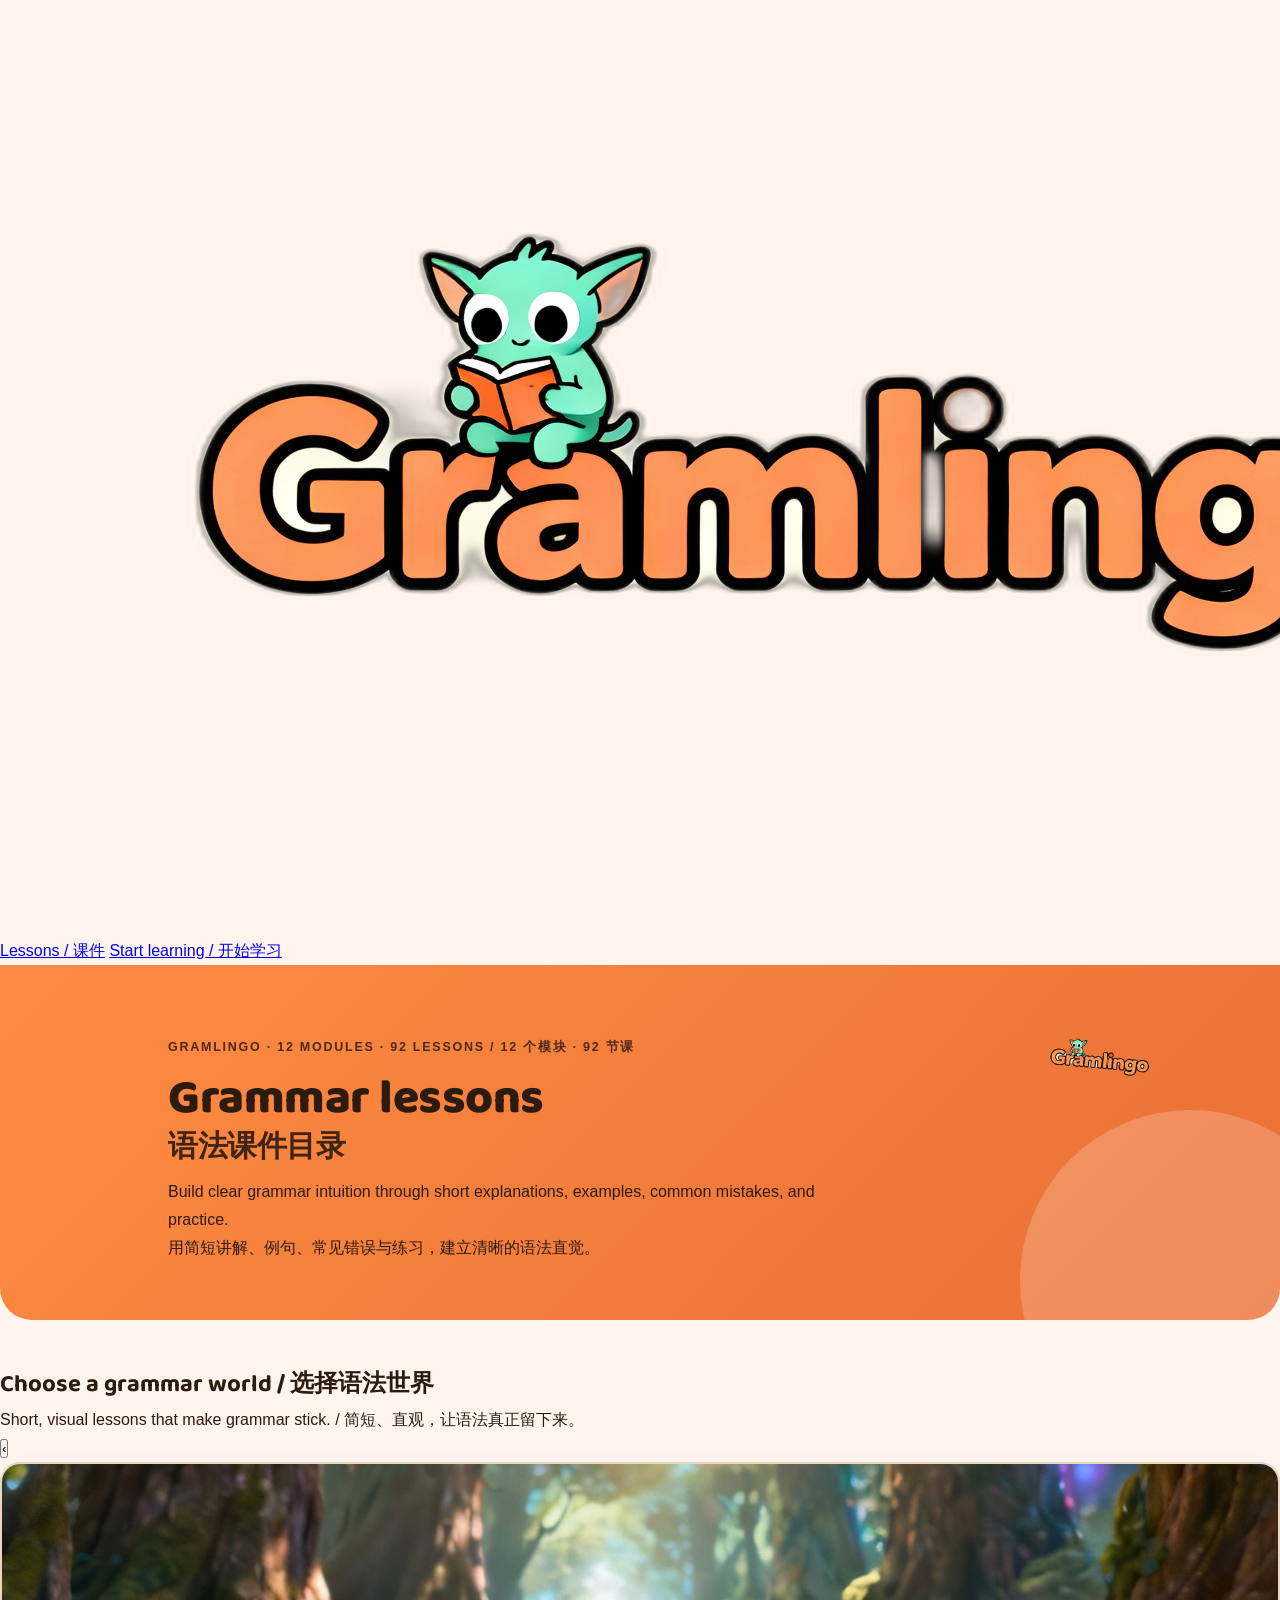
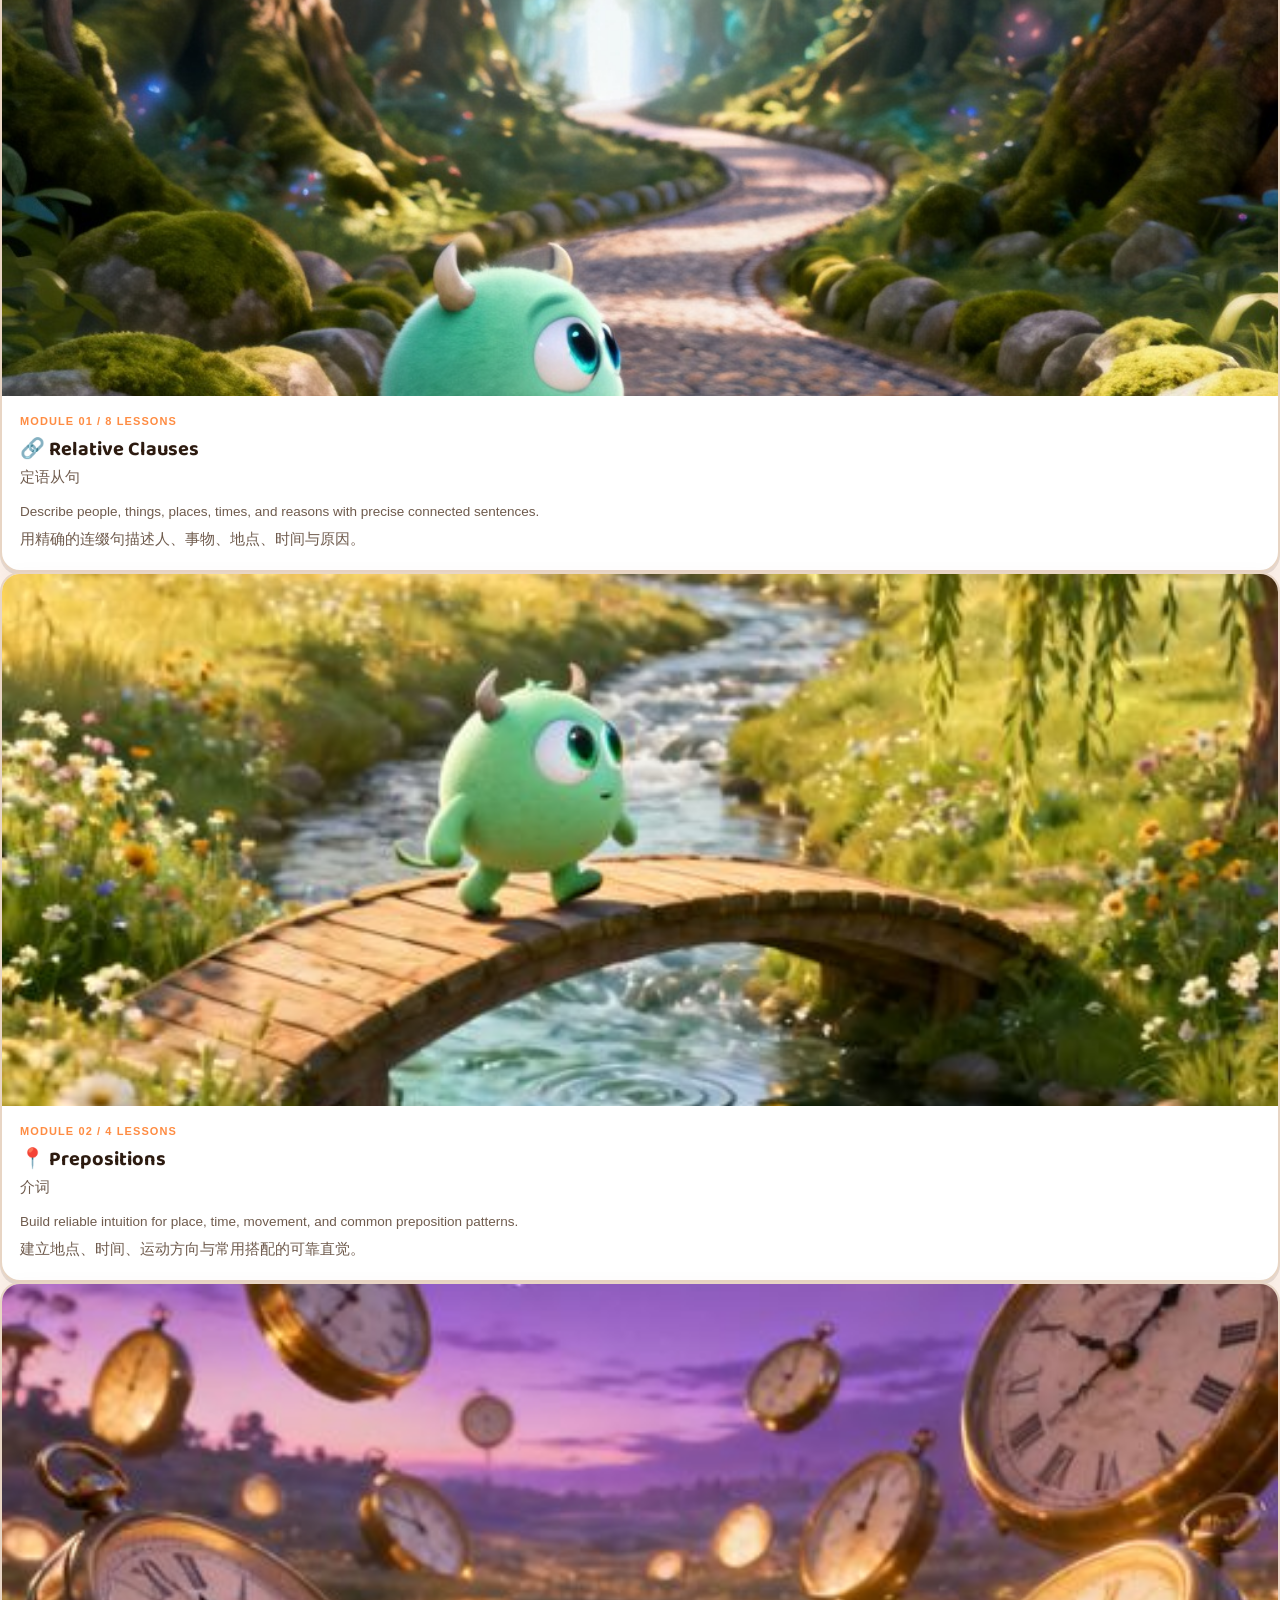
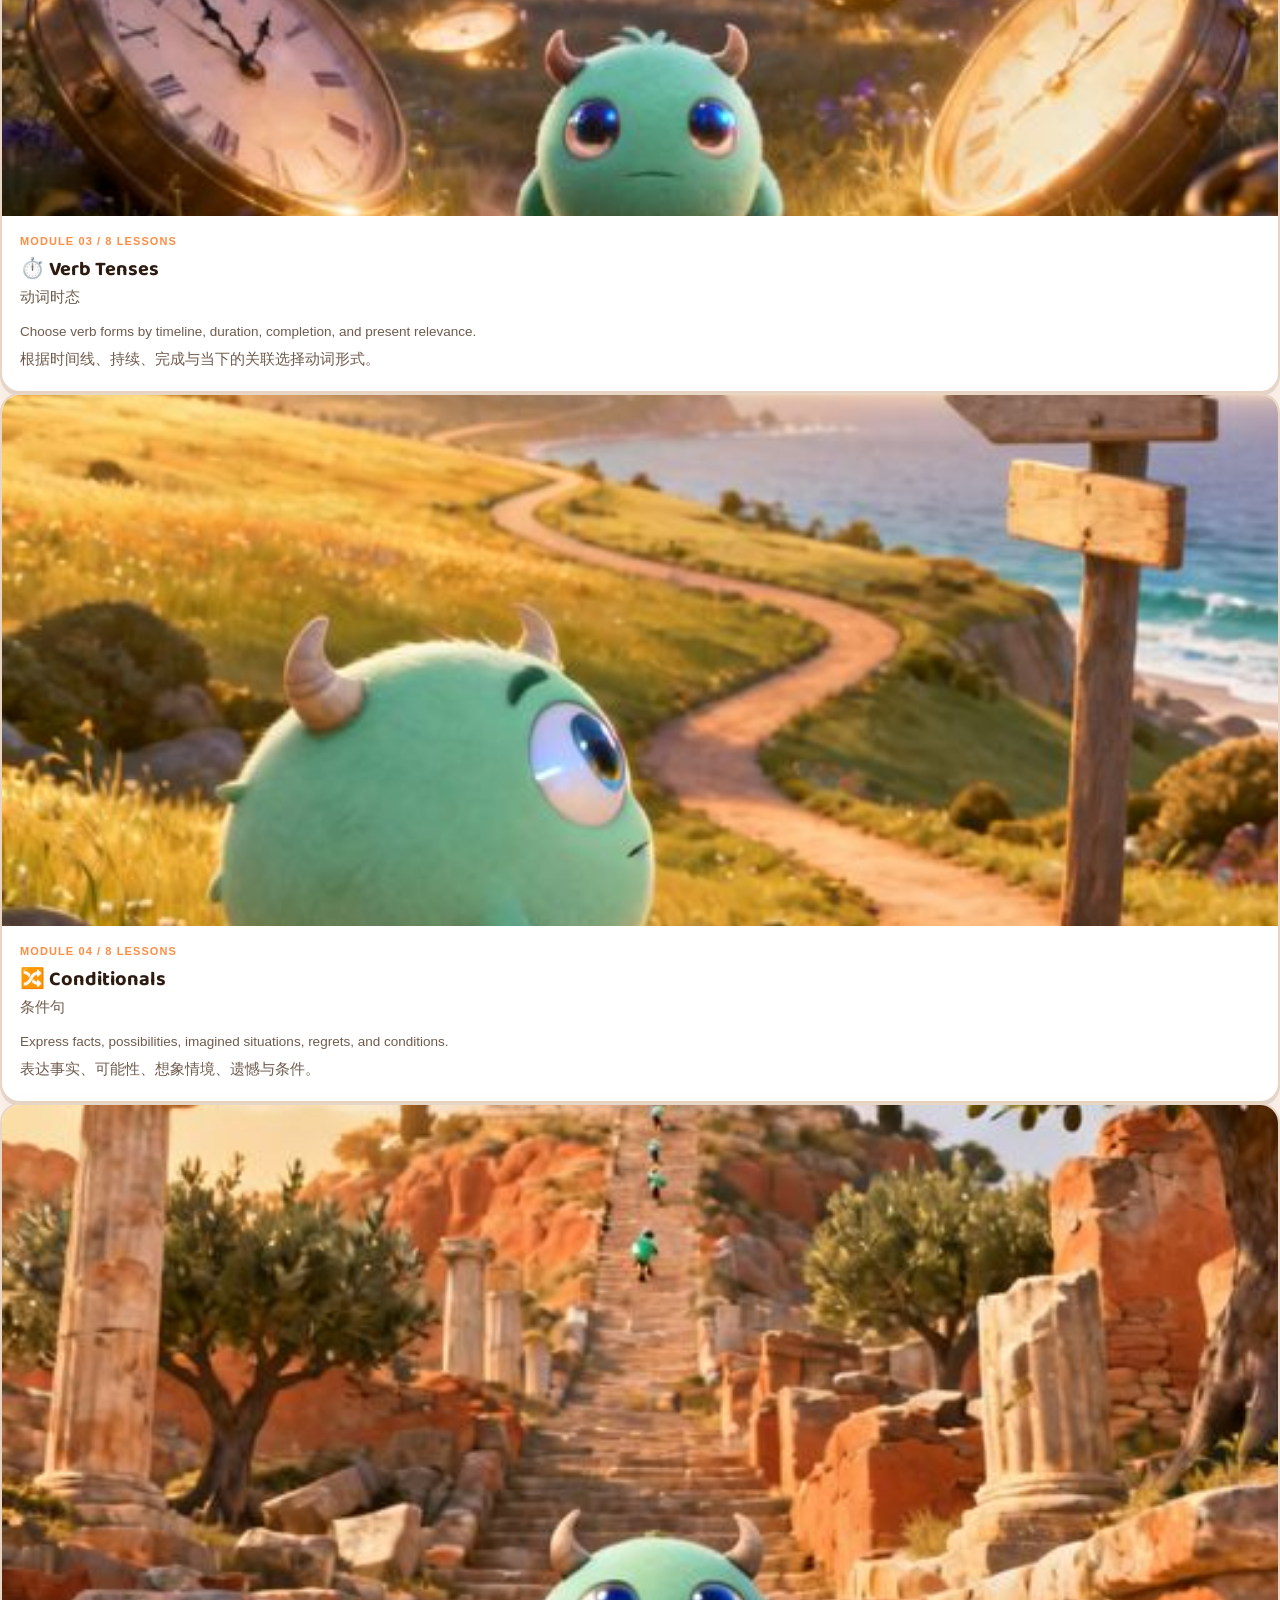
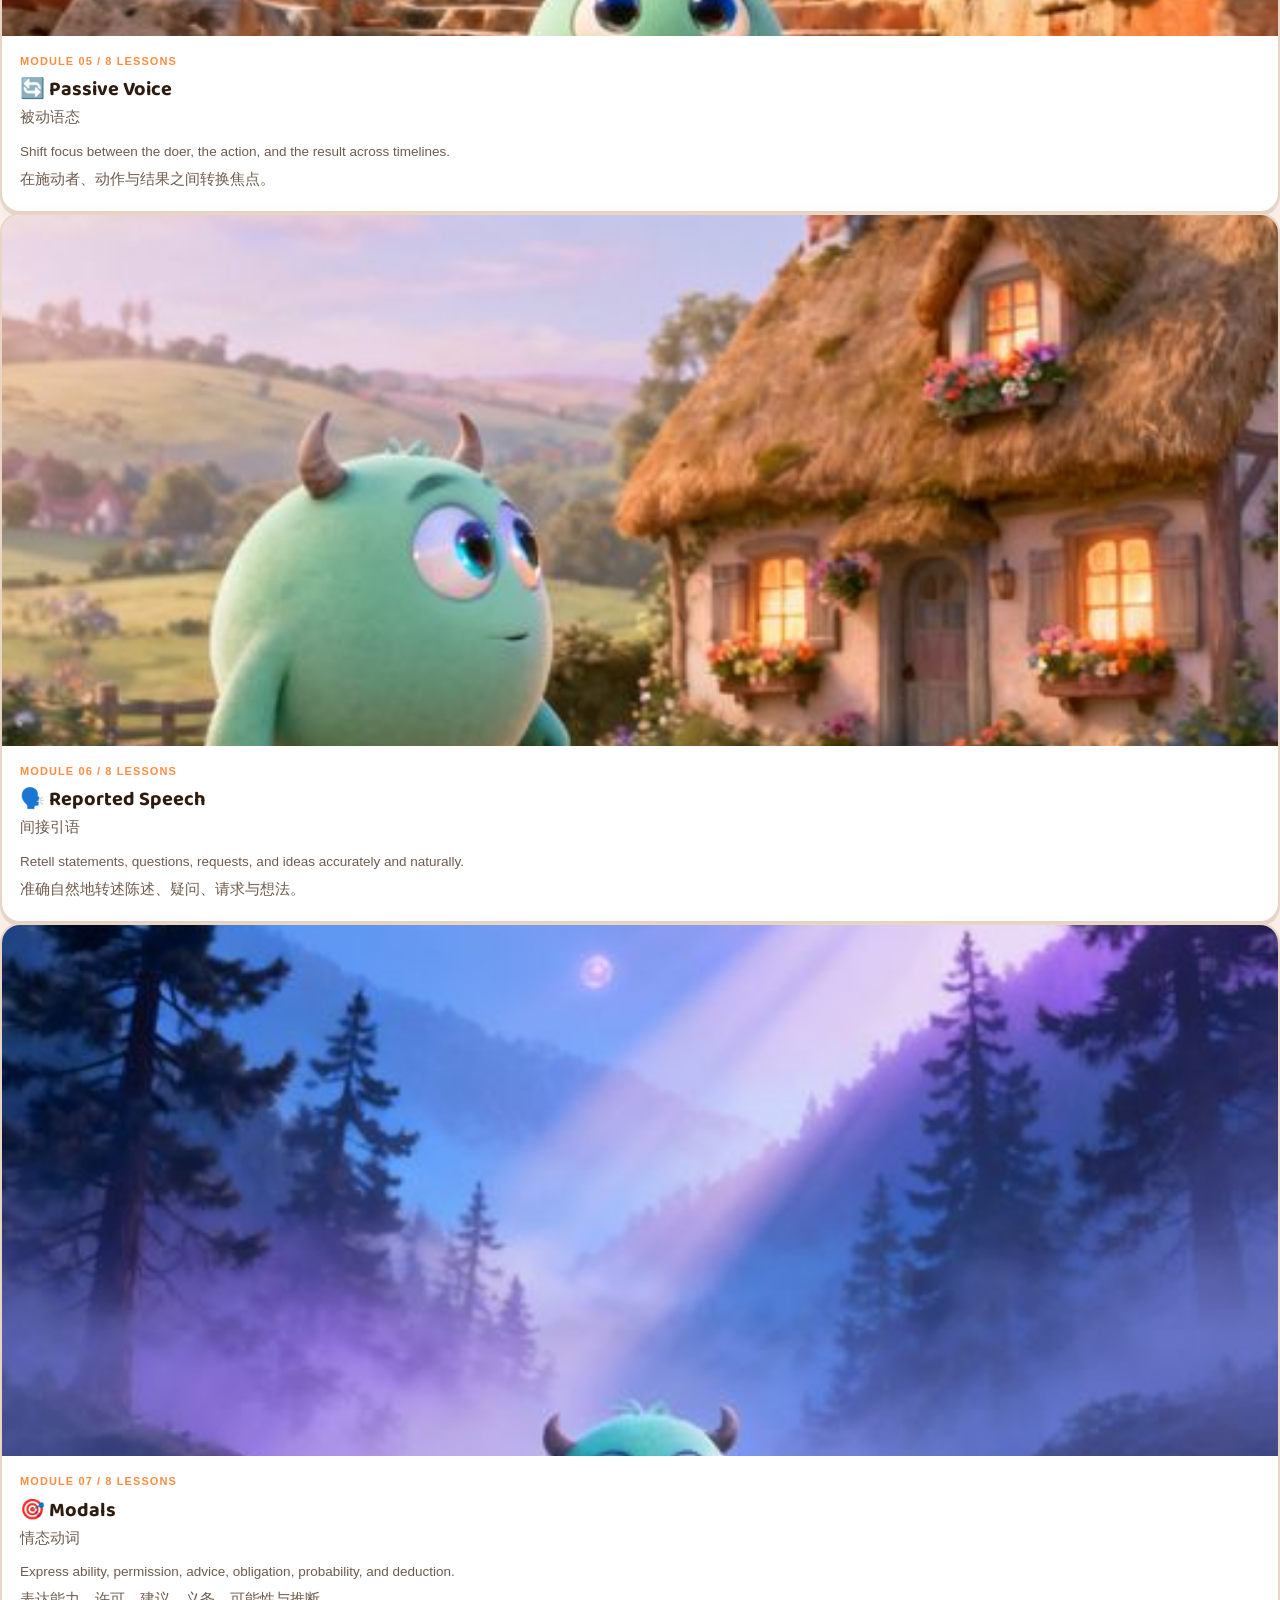
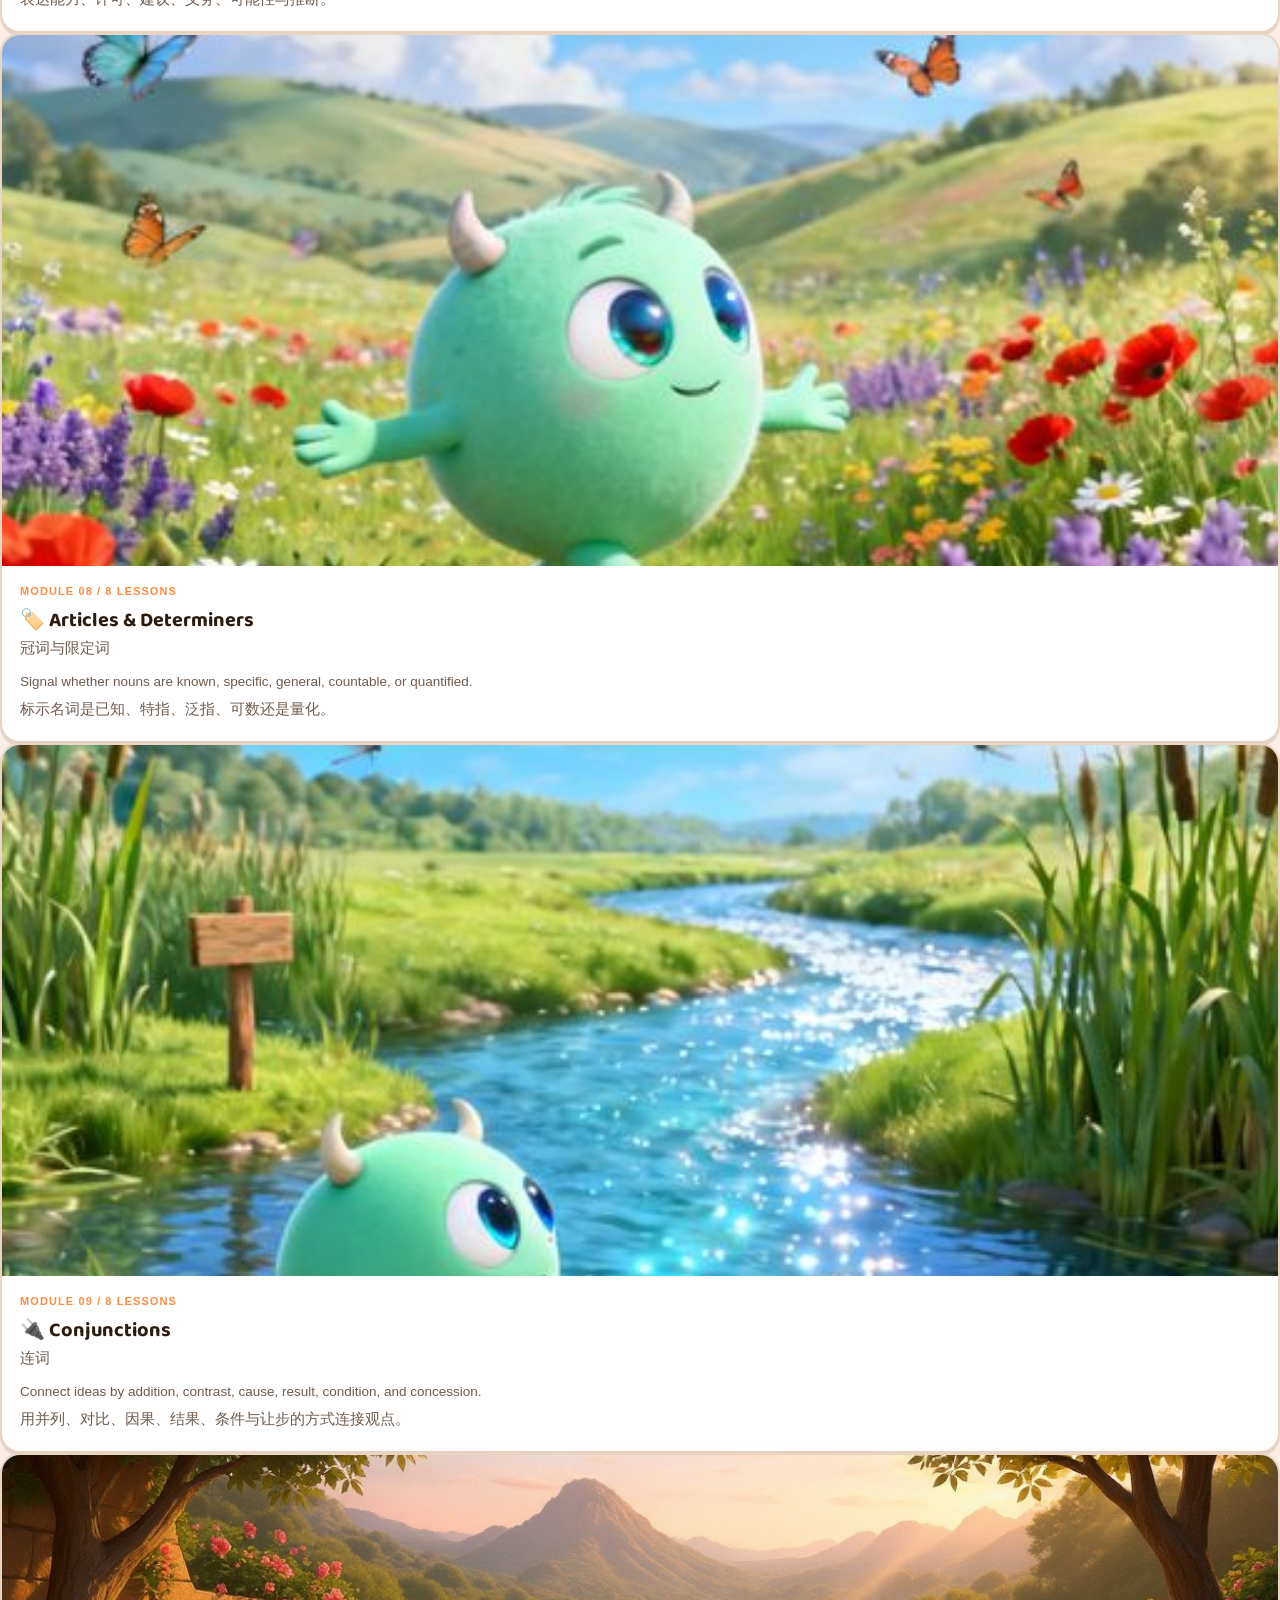
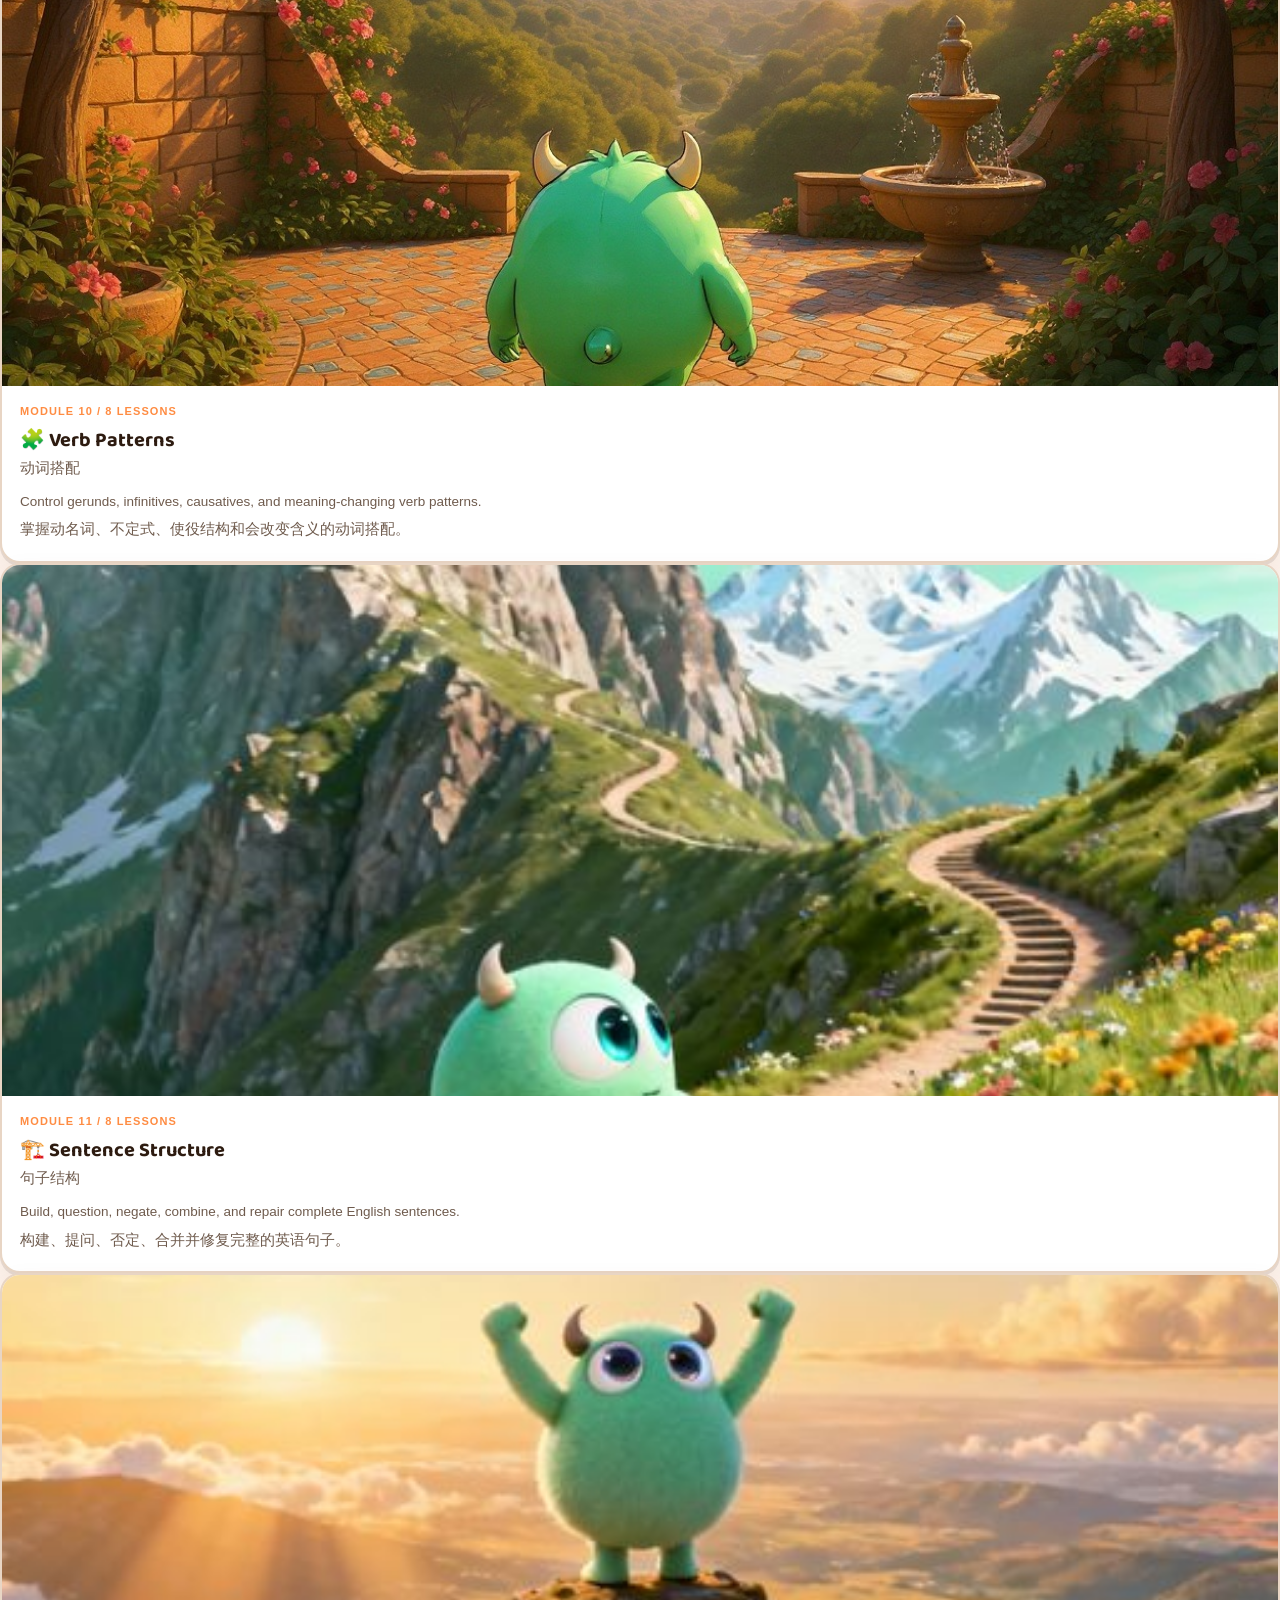
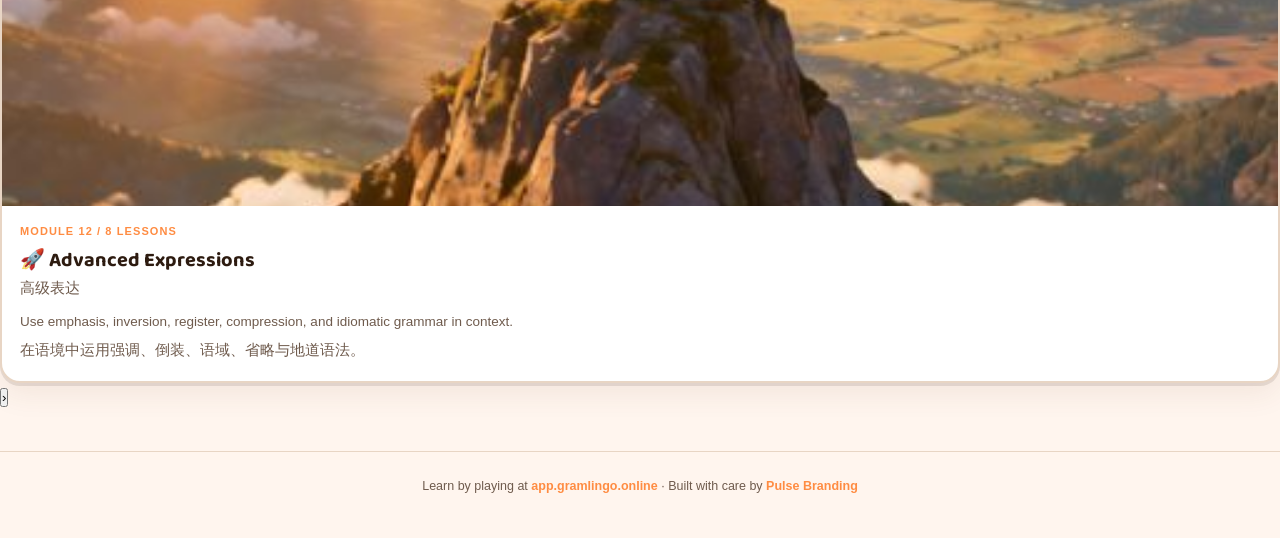
==== commit 1cb844f1: "Match lesson UI to landing components: index.html" ====
--- a/index.html
+++ b/index.html
@@ -7,6 +7,13 @@
 <link rel="stylesheet" href="lessons.css">
 </head>
 <body class="hub">
+<nav class="lesson-nav" aria-label="Primary navigation">
+  <a class="lesson-brand" href="index.html"><img src="assets/gramlingo-logo.png" alt="GramLingo"></a>
+  <div class="lesson-nav-links">
+    <a class="lesson-nav-link lesson-nav-link--active" href="index.html">Lessons / 课件</a>
+    <a class="lesson-nav-link" href="https://app.gramlingo.online">Start learning / 开始学习</a>
+  </div>
+</nav>
 <header class="cover">
   <div class="wrap">
     <div class="kicker">GramLingo · 12 modules · 92 lessons / 12 个模块 · 92 节课</div>
@@ -14,9 +21,9 @@
     <div class="sub">Build clear grammar intuition through short explanations, examples, common mistakes, and practice.<br><span class="zh">用简短讲解、例句、常见错误与练习，建立清晰的语法直觉。</span></div>
   </div>
 </header>
-<main class="wrap"><div class="grid">
+<main><section class="module-gallery-section"><h2 class="section-heading">Choose a grammar world / 选择语法世界</h2><p class="section-sub">Short, visual lessons that make grammar stick. / 简短、直观，让语法真正留下来。</p><div class="gallery-wrap"><button class="gallery-arrow gallery-arrow--left" type="button" aria-label="Scroll left" onclick="document.querySelector('.module-gallery').scrollBy({left:-320,behavior:'smooth'})">‹</button><div class="module-gallery">
       <a class="module-card" href="clauses.html">
-        <img src="assets/covers/cover-clauses.jpg" alt="" loading="lazy">
+        <div class="module-card-cover"><img src="assets/covers/cover-clauses.jpg" alt="" loading="lazy"></div>
         <div class="module-card-body">
           <div class="num">Module 01 / 8 lessons</div>
           <h2>🔗 Relative Clauses</h2>
@@ -26,7 +33,7 @@
         </div>
       </a>
       <a class="module-card" href="prepositions.html">
-        <img src="assets/covers/cover-prepositions.jpg" alt="" loading="lazy">
+        <div class="module-card-cover"><img src="assets/covers/cover-prepositions.jpg" alt="" loading="lazy"></div>
         <div class="module-card-body">
           <div class="num">Module 02 / 4 lessons</div>
           <h2>📍 Prepositions</h2>
@@ -36,7 +43,7 @@
         </div>
       </a>
       <a class="module-card" href="tenses.html">
-        <img src="assets/covers/cover-tenses.jpg" alt="" loading="lazy">
+        <div class="module-card-cover"><img src="assets/covers/cover-tenses.jpg" alt="" loading="lazy"></div>
         <div class="module-card-body">
           <div class="num">Module 03 / 8 lessons</div>
           <h2>⏱️ Verb Tenses</h2>
@@ -46,7 +53,7 @@
         </div>
       </a>
       <a class="module-card" href="conditionals.html">
-        <img src="assets/covers/cover-conditionals.jpg" alt="" loading="lazy">
+        <div class="module-card-cover"><img src="assets/covers/cover-conditionals.jpg" alt="" loading="lazy"></div>
         <div class="module-card-body">
           <div class="num">Module 04 / 8 lessons</div>
           <h2>🔀 Conditionals</h2>
@@ -56,7 +63,7 @@
         </div>
       </a>
       <a class="module-card" href="passive.html">
-        <img src="assets/covers/cover-passive.jpg" alt="" loading="lazy">
+        <div class="module-card-cover"><img src="assets/covers/cover-passive.jpg" alt="" loading="lazy"></div>
         <div class="module-card-body">
           <div class="num">Module 05 / 8 lessons</div>
           <h2>🔄 Passive Voice</h2>
@@ -66,7 +73,7 @@
         </div>
       </a>
       <a class="module-card" href="reported.html">
-        <img src="assets/covers/cover-reported.jpg" alt="" loading="lazy">
+        <div class="module-card-cover"><img src="assets/covers/cover-reported.jpg" alt="" loading="lazy"></div>
         <div class="module-card-body">
           <div class="num">Module 06 / 8 lessons</div>
           <h2>🗣️ Reported Speech</h2>
@@ -76,7 +83,7 @@
         </div>
       </a>
       <a class="module-card" href="modals.html">
-        <img src="assets/covers/cover-modals.jpg" alt="" loading="lazy">
+        <div class="module-card-cover"><img src="assets/covers/cover-modals.jpg" alt="" loading="lazy"></div>
         <div class="module-card-body">
           <div class="num">Module 07 / 8 lessons</div>
           <h2>🎯 Modals</h2>
@@ -86,7 +93,7 @@
         </div>
       </a>
       <a class="module-card" href="determiners.html">
-        <img src="assets/covers/cover-determiners.jpg" alt="" loading="lazy">
+        <div class="module-card-cover"><img src="assets/covers/cover-determiners.jpg" alt="" loading="lazy"></div>
         <div class="module-card-body">
           <div class="num">Module 08 / 8 lessons</div>
           <h2>🏷️ Articles &amp; Determiners</h2>
@@ -96,7 +103,7 @@
         </div>
       </a>
       <a class="module-card" href="conjunctions.html">
-        <img src="assets/covers/cover-conjunctions.jpg" alt="" loading="lazy">
+        <div class="module-card-cover"><img src="assets/covers/cover-conjunctions.jpg" alt="" loading="lazy"></div>
         <div class="module-card-body">
           <div class="num">Module 09 / 8 lessons</div>
           <h2>🔌 Conjunctions</h2>
@@ -106,7 +113,7 @@
         </div>
       </a>
       <a class="module-card" href="verb_patterns.html">
-        <img src="assets/covers/cover-verb_patterns.jpg" alt="" loading="lazy">
+        <div class="module-card-cover"><img src="assets/covers/cover-verb_patterns.jpg" alt="" loading="lazy"></div>
         <div class="module-card-body">
           <div class="num">Module 10 / 8 lessons</div>
           <h2>🧩 Verb Patterns</h2>
@@ -116,7 +123,7 @@
         </div>
       </a>
       <a class="module-card" href="sentence_structure.html">
-        <img src="assets/covers/cover-sentence_structure.jpg" alt="" loading="lazy">
+        <div class="module-card-cover"><img src="assets/covers/cover-sentence_structure.jpg" alt="" loading="lazy"></div>
         <div class="module-card-body">
           <div class="num">Module 11 / 8 lessons</div>
           <h2>🏗️ Sentence Structure</h2>
@@ -126,7 +133,7 @@
         </div>
       </a>
       <a class="module-card" href="advanced.html">
-        <img src="assets/covers/cover-advanced.jpg" alt="" loading="lazy">
+        <div class="module-card-cover"><img src="assets/covers/cover-advanced.jpg" alt="" loading="lazy"></div>
         <div class="module-card-body">
           <div class="num">Module 12 / 8 lessons</div>
           <h2>🚀 Advanced Expressions</h2>
@@ -134,7 +141,7 @@
           <p>Use emphasis, inversion, register, compression, and idiomatic grammar in context.</p>
           <p class="zh">在语境中运用强调、倒装、语域、省略与地道语法。</p>
         </div>
-      </a></div></main>
+      </a></div><button class="gallery-arrow gallery-arrow--right" type="button" aria-label="Scroll right" onclick="document.querySelector('.module-gallery').scrollBy({left:320,behavior:'smooth'})">›</button></div></section></main>
 <footer>Learn by playing at <a href="https://app.gramlingo.online">app.gramlingo.online</a> · Built with care by <a href="https://pulsebranding.com">Pulse Branding</a></footer>
 </body>
 </html>
--- a/lessons.css
+++ b/lessons.css
@@ -103,3 +103,43 @@
   .rule b{grid-row:auto;justify-self:start;margin-bottom:2px}
   .objectives{grid-template-columns:1fr}
 }
+
+/* GramLingo landing-page visual language */
+@font-face{font-family:Baloo2;src:url('assets/fonts/baloo2-700.woff2') format('woff2');font-weight:700;font-display:swap}
+@font-face{font-family:Baloo2;src:url('assets/fonts/baloo2-800.woff2') format('woff2');font-weight:800;font-display:swap}
+@font-face{font-family:DMSans;src:url('assets/fonts/dmsans-400.woff2') format('woff2');font-weight:400;font-display:swap}
+@font-face{font-family:DMSans;src:url('assets/fonts/dmsans-600.woff2') format('woff2');font-weight:600;font-display:swap}
+:root{--ink:#2d1b10;--ink2:#6f5b4d;--line:#e8d5c4;--bg:#fff5ee;--card:#fff;--accent:#ff8c42;--accent-soft:#fff0e5;--warn:#b94b4b;--warn-soft:#fff1ed;--radius:20px;--shadow:0 3px 0 rgba(45,27,16,.1),0 12px 28px rgba(117,70,40,.08)}
+body{font-family:DMSans,-apple-system,BlinkMacSystemFont,"Segoe UI","PingFang SC","Microsoft YaHei",sans-serif;background:var(--bg);color:var(--ink)}
+h1,h2,h3{font-family:Baloo2,DMSans,sans-serif}
+.cover{background:linear-gradient(135deg,#ff8c42,#e86f35);color:var(--ink);border-radius:0 0 32px 32px}
+.cover::after{right:clamp(18px,9vw,120px);top:28px;width:130px;height:130px;background:url('assets/gramlingo-logo.png') center/contain no-repeat;opacity:.95;transform:rotate(5deg)}
+.cover::before{content:"";position:absolute;inset:auto -80px -130px auto;width:340px;height:340px;border-radius:50%;background:rgba(255,255,255,.2)}
+.cover h1{font-size:clamp(30px,5vw,48px);line-height:1.1}
+.objectives div{background:rgba(255,255,255,.55);border:2px solid rgba(45,27,16,.12);border-radius:14px;box-shadow:0 3px 0 rgba(45,27,16,.08)}
+.toc{background:rgba(255,250,246,.94);border-color:var(--line)}
+.toc a{border:2px solid var(--line)}
+.toc a.on{background:var(--accent);border-color:var(--ink);color:var(--ink)}
+.phase-num{background:var(--accent);color:var(--ink);border:2px solid var(--ink);border-radius:999px}
+.card{border:2px solid var(--line);box-shadow:var(--shadow)}
+.rule b{color:var(--ink);background:var(--accent-soft);border:1px solid var(--line);border-radius:999px}
+.ex{border:1px solid #ffd2b2;border-left:5px solid var(--accent);background:var(--accent-soft);border-radius:0 12px 12px 0}
+.practice .opt{background:#fffaf6;border:2px solid var(--line);border-radius:10px}
+.practice .opt[aria-pressed="true"]{border-color:var(--accent);box-shadow:0 0 0 3px rgba(255,140,66,.22)}
+.nav-prev-next a{border:2px solid var(--line)}
+@media (max-width:640px){.cover::after{right:12px;top:20px;width:84px;height:84px;opacity:.7}}
+.hub .cover{padding-bottom:clamp(34px,6vw,58px)}
+.hub .cover h1{max-width:none}
+.hub .cover .sub{max-width:680px;margin-top:14px}
+.hub .grid{display:grid;grid-template-columns:repeat(auto-fit,minmax(260px,1fr));gap:18px;padding:clamp(26px,5vw,48px) 0}
+.hub .module-card{display:block;overflow:hidden;background:var(--card);border:2px solid var(--line);border-radius:20px;color:var(--ink);text-decoration:none;box-shadow:var(--shadow);transition:transform .15s,box-shadow .15s,border-color .15s}
+.hub .module-card:hover{transform:translateY(-3px);border-color:var(--accent);box-shadow:0 5px 0 rgba(45,27,16,.12),0 18px 34px rgba(117,70,40,.12)}
+.hub .module-card img{display:block;width:100%;aspect-ratio:3/1.25;object-fit:cover}
+.hub .module-card-body{padding:16px 18px 18px}
+.hub .module-card-body .num{font-size:11px;letter-spacing:.1em;text-transform:uppercase;color:var(--accent);font-weight:700}
+.hub .module-card-body h2{font-size:20px;line-height:1.2;margin-top:6px}
+.hub .module-card-body .zh{display:block;color:var(--ink2);font-size:15px;margin-top:3px}
+.hub .module-card-body p{margin-top:9px;color:var(--ink2);font-size:13.5px}
+.hub footer{border-top:1px solid var(--line);padding:24px 0 40px;text-align:center;color:var(--ink2);font-size:12.5px}
+.hub footer a{color:var(--accent);font-weight:700;text-decoration:none}
+@media (max-width:640px){.hub .grid{grid-template-columns:1fr}.hub .module-card img{aspect-ratio:3/1.1}}
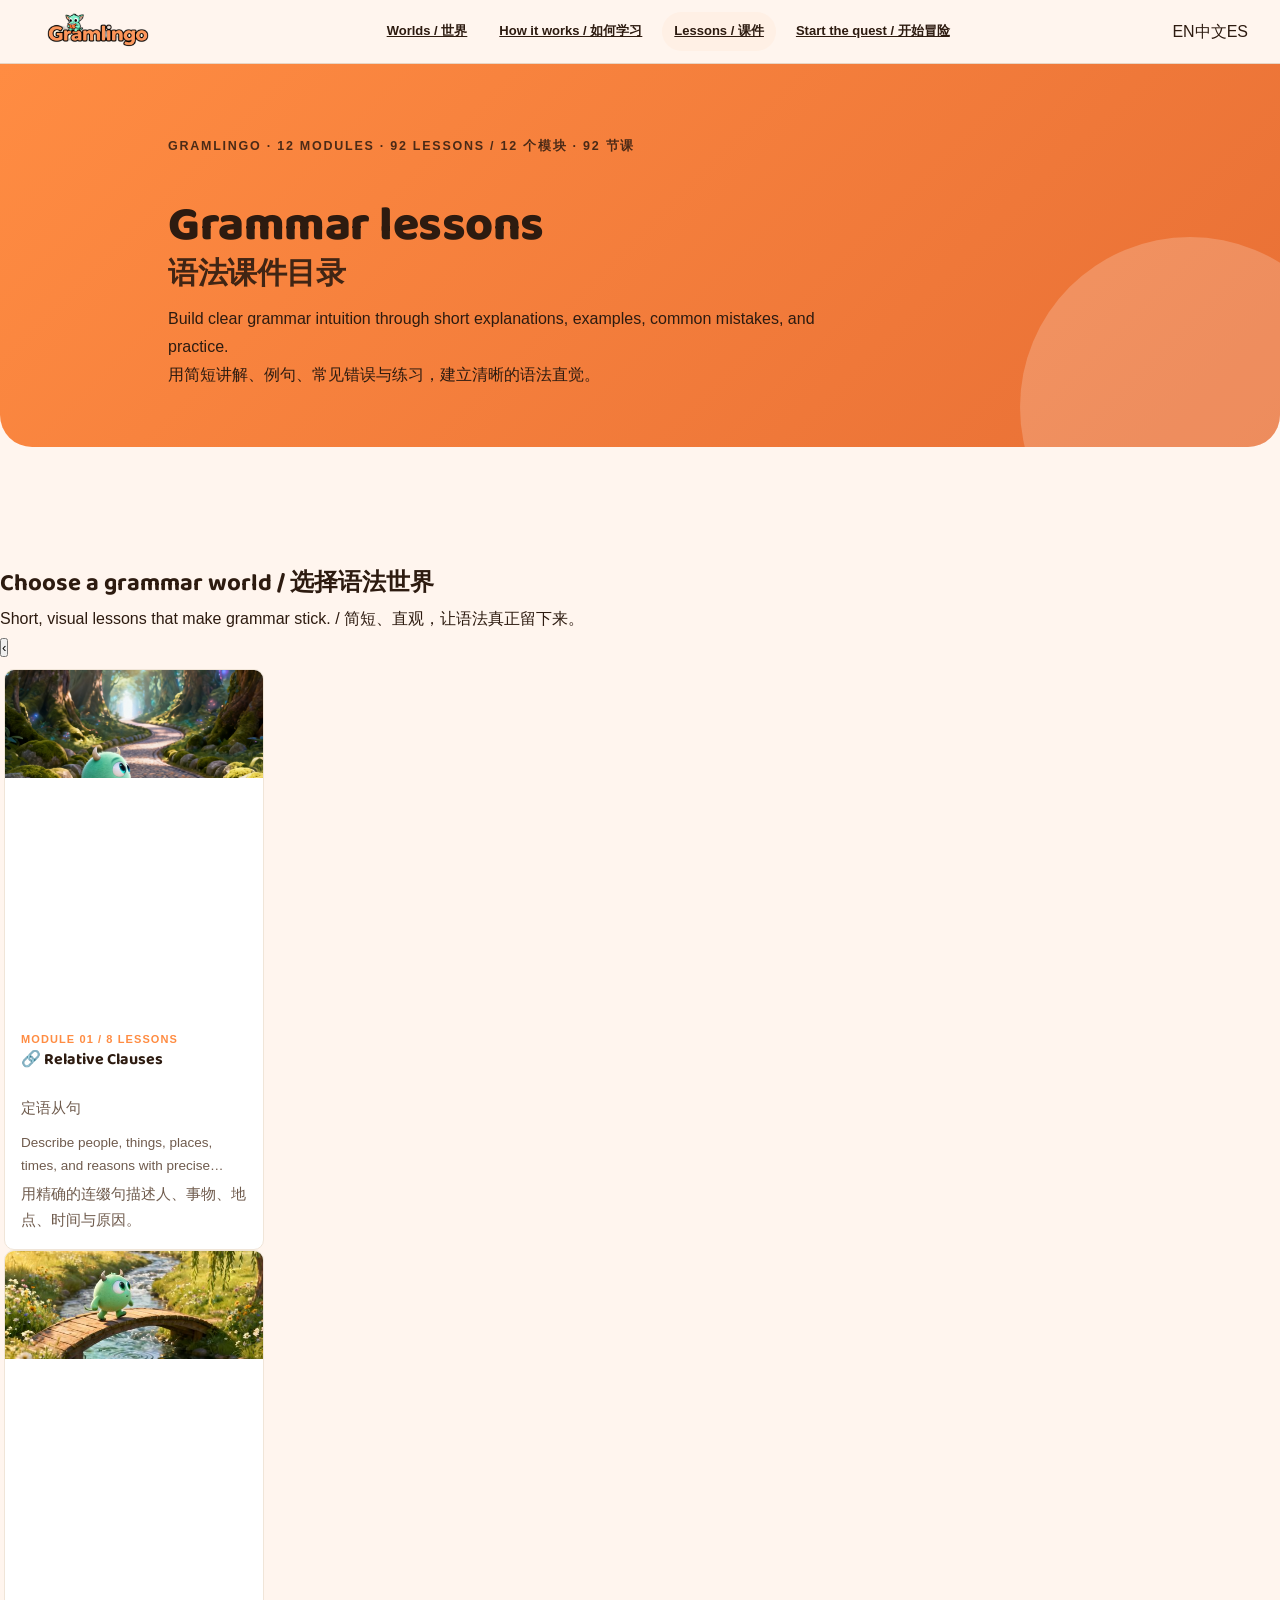
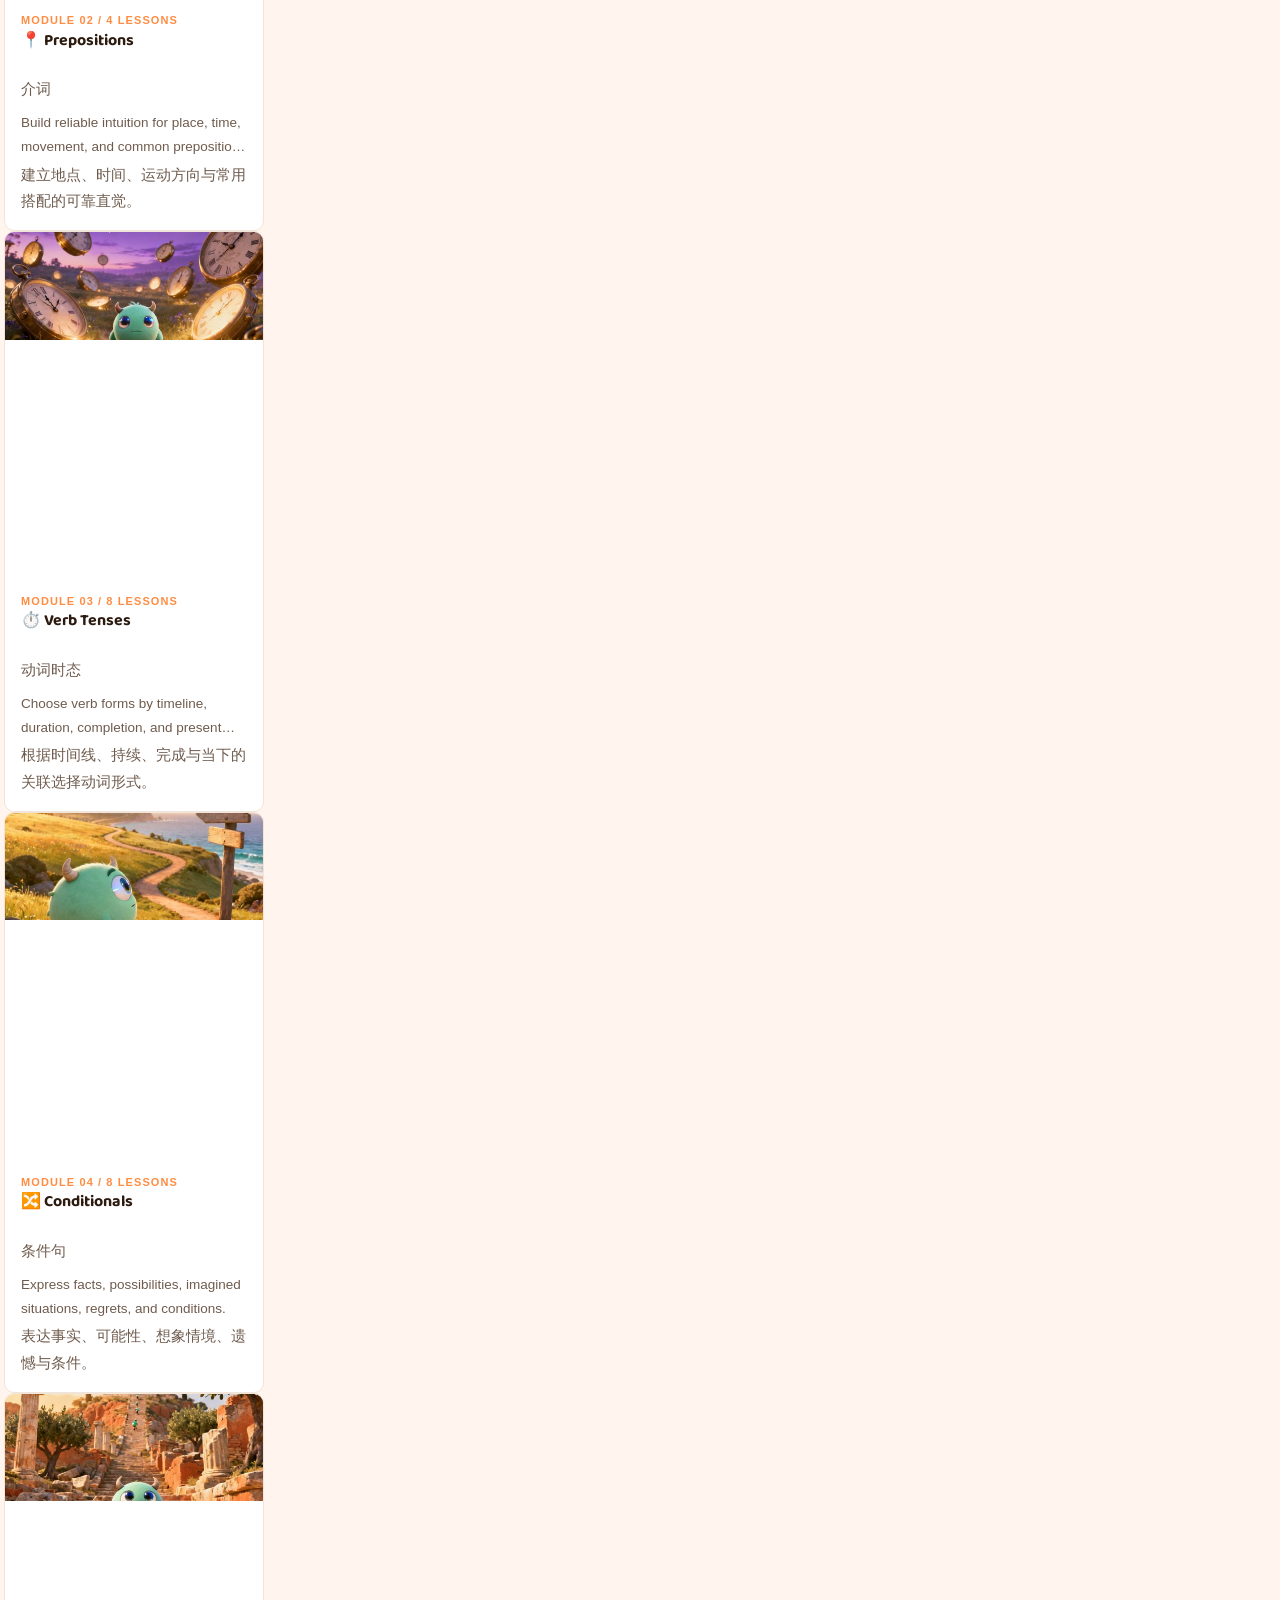
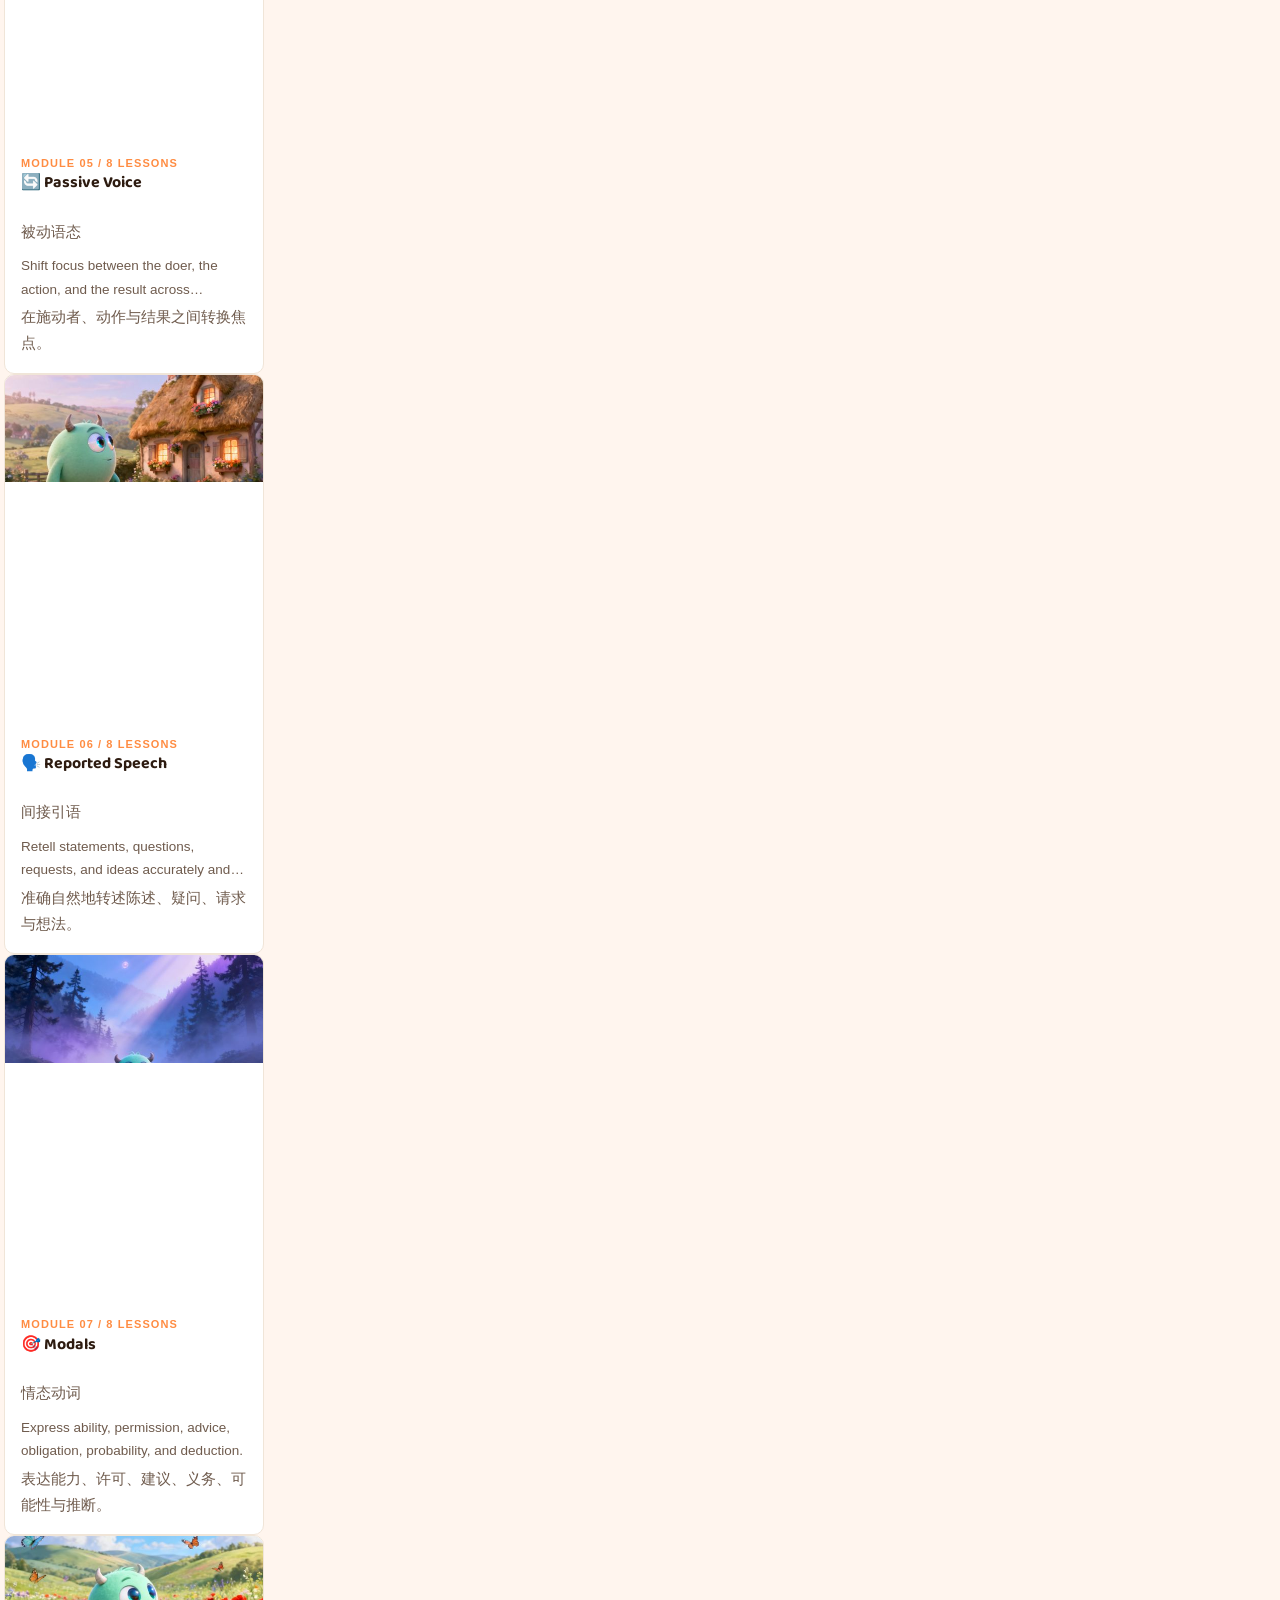
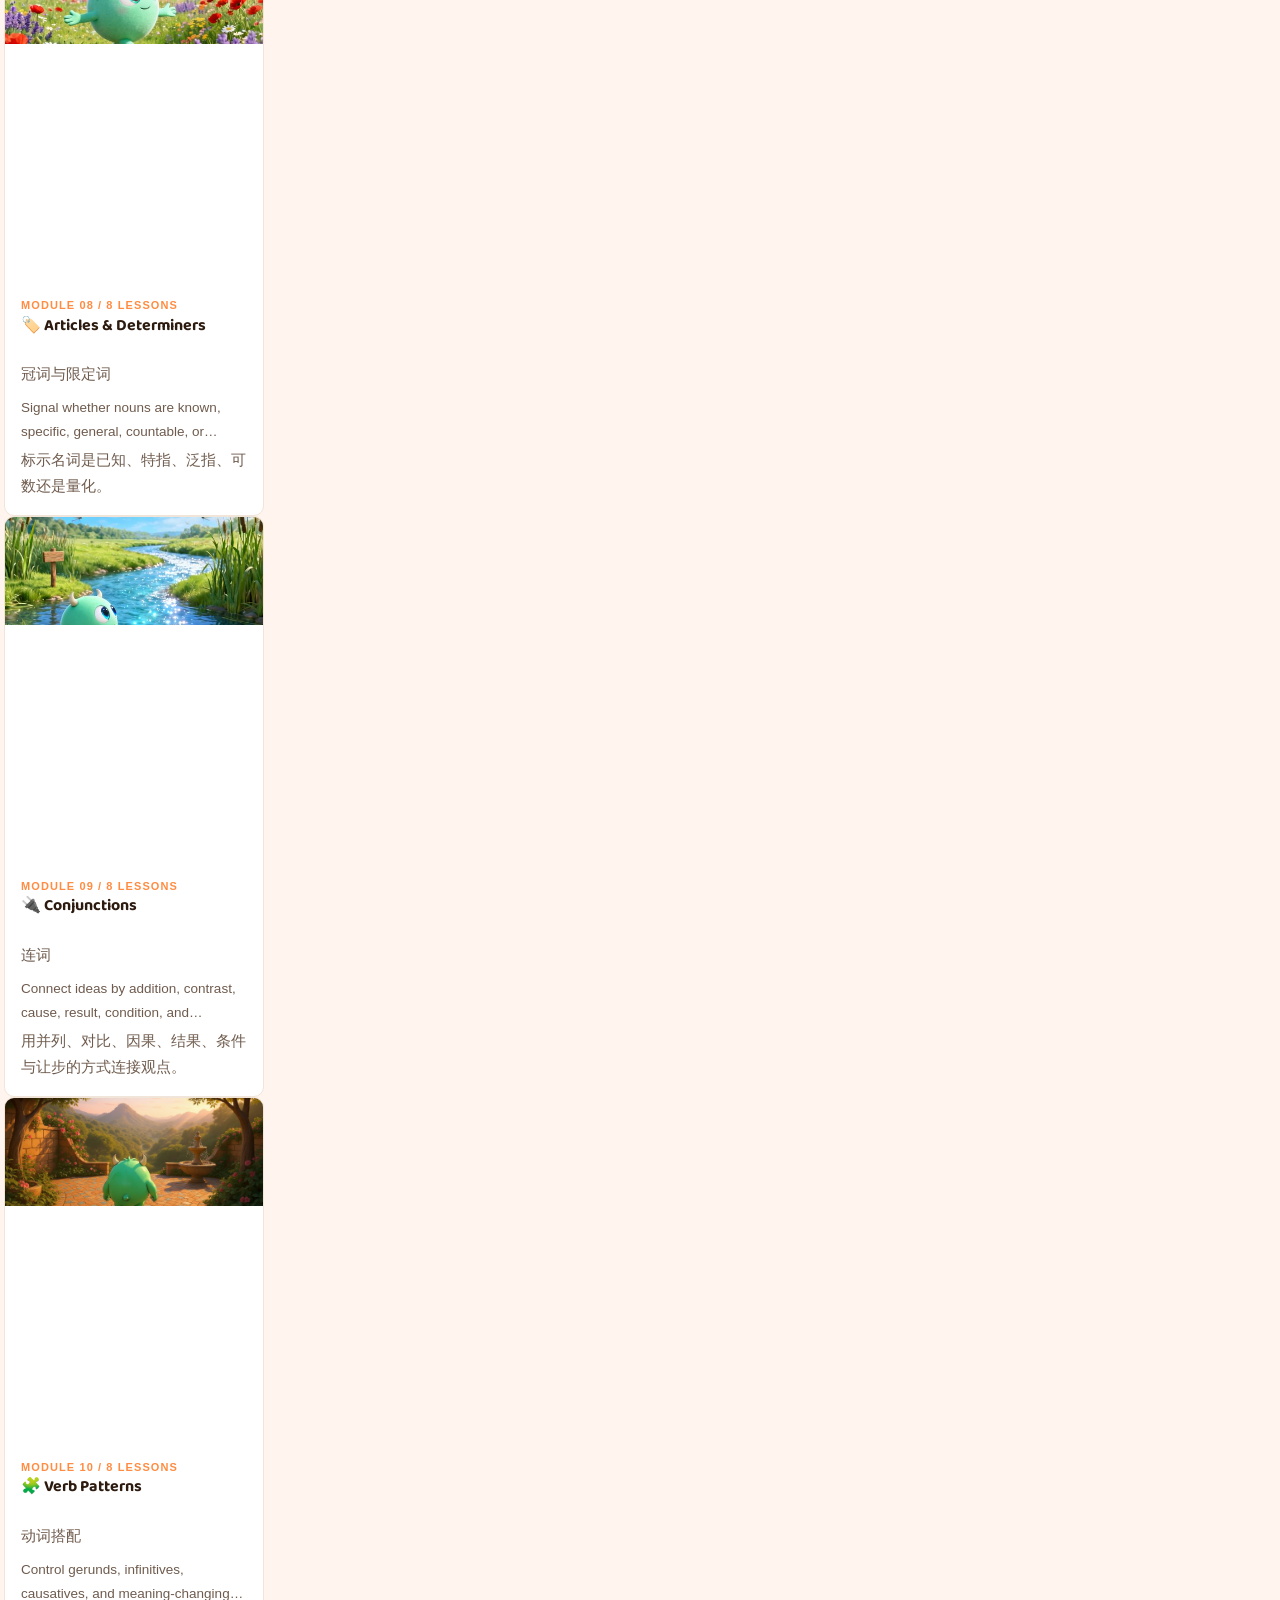
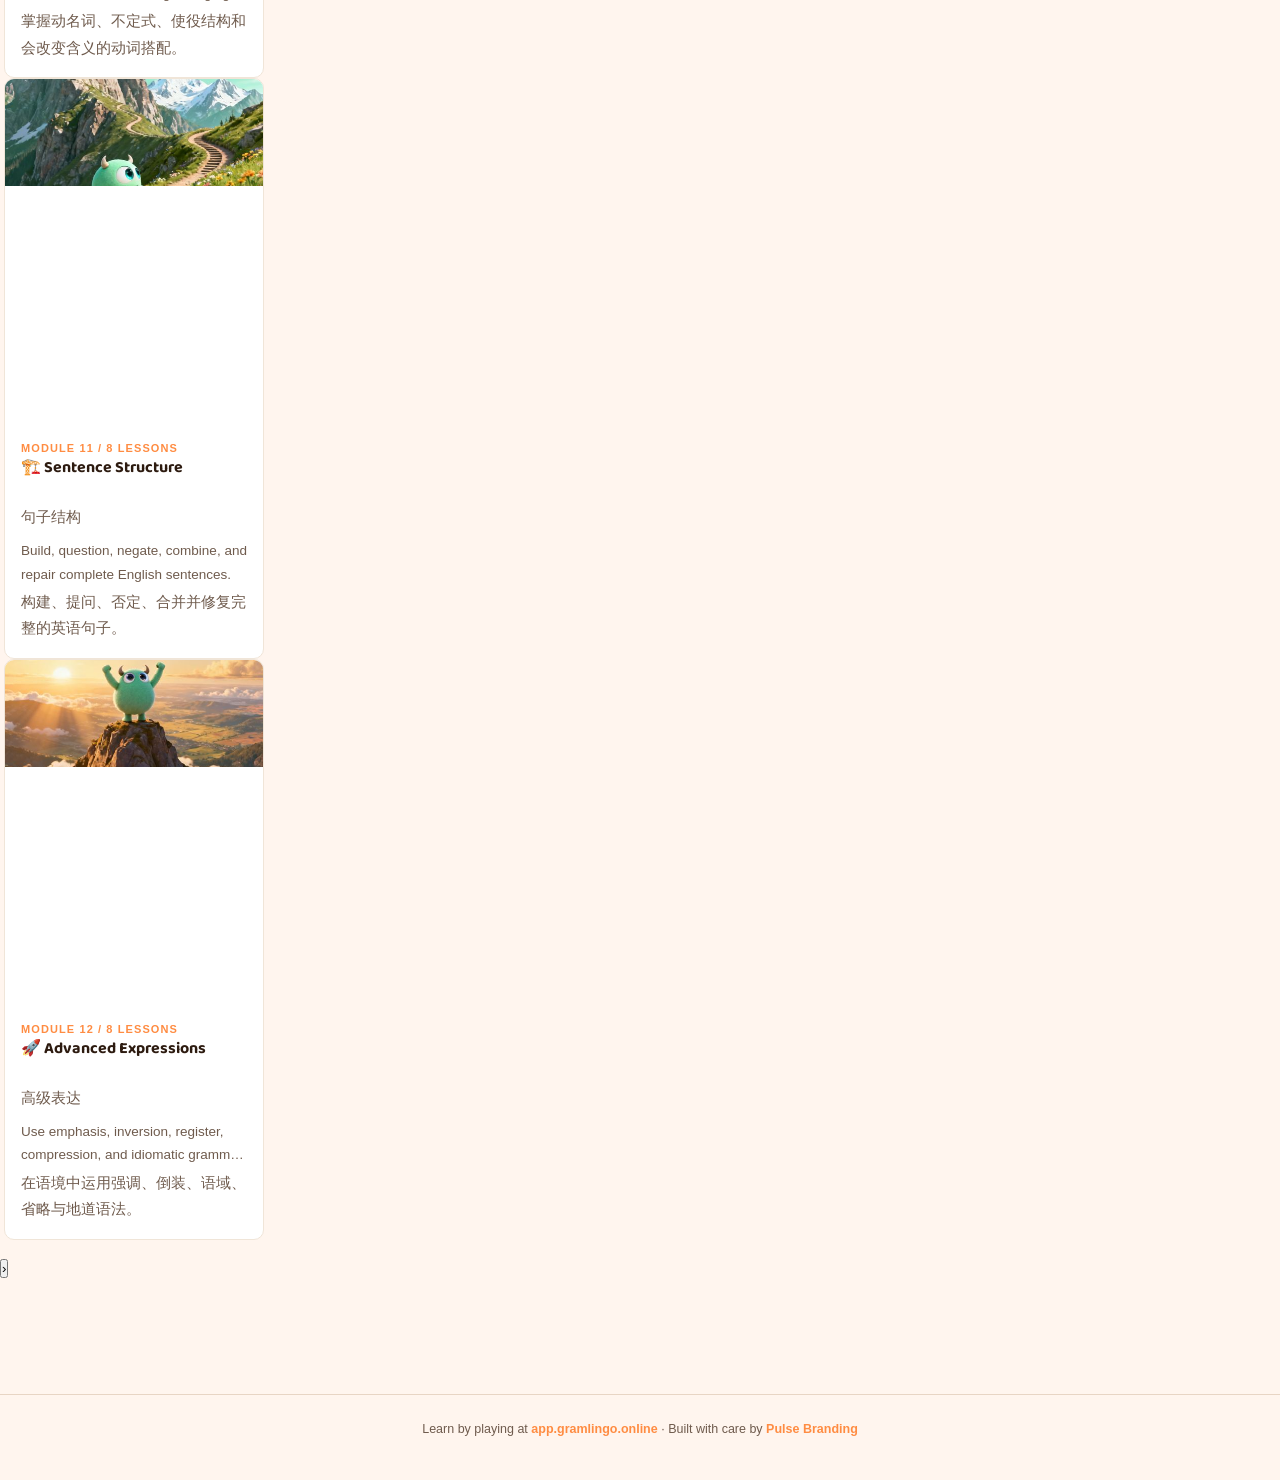
==== commit f873f997: "Match lesson site to public landing: index.html" ====
--- a/index.html
+++ b/index.html
@@ -10,13 +10,17 @@
 <nav class="lesson-nav" aria-label="Primary navigation">
   <a class="lesson-brand" href="index.html"><img src="assets/gramlingo-logo.png" alt="GramLingo"></a>
   <div class="lesson-nav-links">
+    <a class="lesson-nav-link" href="https://gramlingo.online/#worlds">Worlds / 世界</a>
+    <a class="lesson-nav-link" href="https://gramlingo.online/#how-it-works">How it works / 如何学习</a>
     <a class="lesson-nav-link lesson-nav-link--active" href="index.html">Lessons / 课件</a>
-    <a class="lesson-nav-link" href="https://app.gramlingo.online">Start learning / 开始学习</a>
+    <a class="lesson-nav-link lesson-nav-link--cta" href="https://app.gramlingo.online">Start the quest / 开始冒险</a>
   </div>
+  <div class="lesson-language" aria-label="Language"><span class="lesson-language--active">EN</span><span>中文</span><span>ES</span></div>
 </nav>
 <header class="cover">
   <div class="wrap">
     <div class="kicker">GramLingo · 12 modules · 92 lessons / 12 个模块 · 92 节课</div>
+    <img class="hub-gramlin" src="assets/gramlin/peekaboo-gramlin.png" alt="" aria-hidden="true">
     <h1>Grammar lessons <span class="zh">语法课件目录</span></h1>
     <div class="sub">Build clear grammar intuition through short explanations, examples, common mistakes, and practice.<br><span class="zh">用简短讲解、例句、常见错误与练习，建立清晰的语法直觉。</span></div>
   </div>
--- a/lessons.css
+++ b/lessons.css
@@ -142,4 +142,12 @@
 .hub .module-card-body p{margin-top:9px;color:var(--ink2);font-size:13.5px}
 .hub footer{border-top:1px solid var(--line);padding:24px 0 40px;text-align:center;color:var(--ink2);font-size:12.5px}
 .hub footer a{color:var(--accent);font-weight:700;text-decoration:none}
+.lesson-nav{height:64px;display:flex;align-items:center;justify-content:space-between;padding:0 clamp(16px,4vw,32px);background:rgba(255,245,238,.92);backdrop-filter:blur(12px);-webkit-backdrop-filter:blur(12px);border-bottom:1px solid var(--line);position:sticky;top:0;z-index:100}
+.cover::after{display:none}
+.lesson-brand{display:inline-flex;align-items:center;height:48px}.lesson-brand img{display:block;width:132px;height:auto}.lesson-nav-links{display:flex;align-items:center;gap:8px}.lesson-nav-link{color:var(--ink);font-size:13px;font-weight:600;padding:8px 12px;border-radius:999px;transition:background .15s,color .15s}.lesson-nav-link:hover,.lesson-nav-link--active{background:var(--accent-soft);color:var(--ink)}
+.hub .cover{border-radius:0 0 32px 32px}.hub .cover::after{background:url('assets/gramlingo-logo.png') center/contain no-repeat}.hub .module-gallery-section{padding:clamp(40px,8vw,72px) 0}.hub .gallery-wrap{max-width:980px}.hub .module-gallery{gap:16px;padding:8px 4px 14px}.hub .module-card{width:260px;border-radius:10px;border:1px solid #f0e5d8;box-shadow:none}.hub .module-card:hover{transform:translateY(-4px);box-shadow:0 8px 24px rgba(45,27,16,.1)}.hub .module-card-cover{aspect-ratio:3/4}.hub .module-card-body h2{font-family:Baloo2,DMSans,sans-serif;font-size:16px;min-height:2.6em;margin:0 0 4px}.hub .module-card-body{padding:16px}.hub .module-card-body p{display:-webkit-box;-webkit-line-clamp:2;-webkit-box-orient:vertical;overflow:hidden}.hub .module-card-body p.zh{margin-top:3px}.lesson-nav-link:focus-visible,.lesson-brand:focus-visible{outline:3px solid var(--accent);outline-offset:2px}
+.cover-art{animation:lesson-float 4s ease-in-out infinite}.lesson-brand img{animation:logo-settle .6s var(--ease-bounce)}
+@keyframes lesson-float{0%,100%{transform:translateY(0) rotate(0)}50%{transform:translateY(-8px) rotate(2deg)}}
+@keyframes logo-settle{from{opacity:0;transform:translateY(-5px) scale(.96)}to{opacity:1;transform:none}}
+@media (prefers-reduced-motion:reduce){.cover-art,.lesson-brand img{animation:none}}
 @media (max-width:640px){.hub .grid{grid-template-columns:1fr}.hub .module-card img{aspect-ratio:3/1.1}}
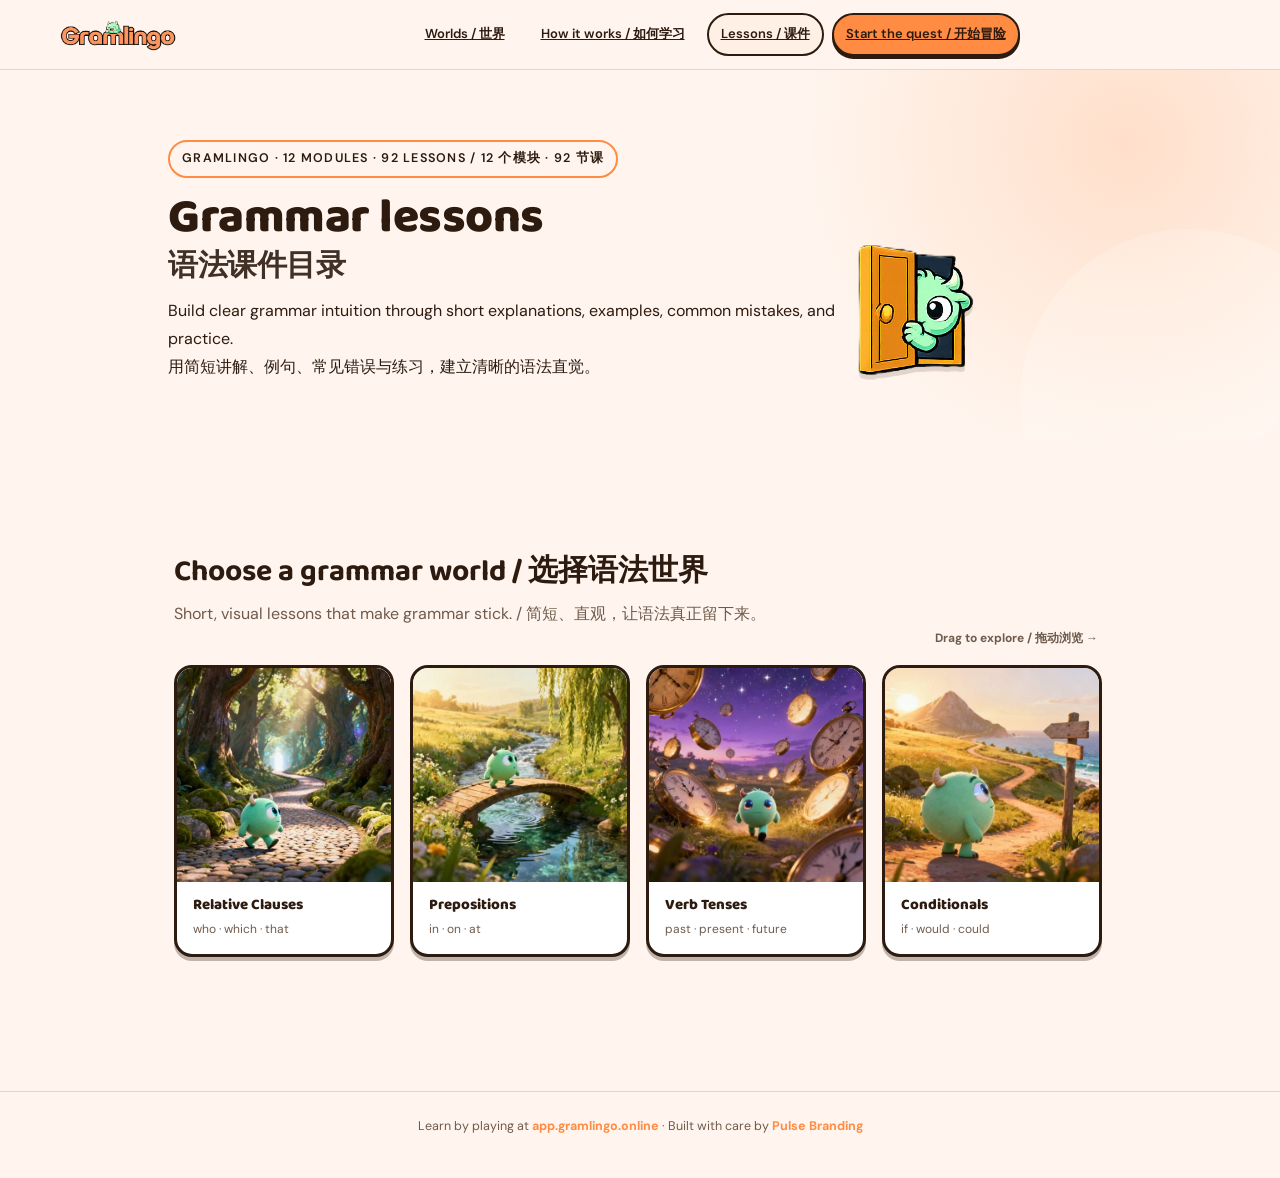
==== commit d5e8efc2: "deploy: landing-style lessons — webp logo+covers, landing-matching card carousel, bilingual chrome" ====
--- a/index.html
+++ b/index.html
@@ -8,14 +8,13 @@
 </head>
 <body class="hub">
 <nav class="lesson-nav" aria-label="Primary navigation">
-  <a class="lesson-brand" href="index.html"><img src="assets/gramlingo-logo.png" alt="GramLingo"></a>
+  <a class="lesson-brand" href="index.html"><img src="assets/gramlingo-logo.webp" alt="GramLingo"></a>
   <div class="lesson-nav-links">
-    <a class="lesson-nav-link" href="https://gramlingo.online/#worlds">Worlds / 世界</a>
-    <a class="lesson-nav-link" href="https://gramlingo.online/#how-it-works">How it works / 如何学习</a>
+    <a class="lesson-nav-link" href="https://gramlingo.online/#sec-worlds">Worlds / 世界</a>
+    <a class="lesson-nav-link" href="https://gramlingo.online/#sec-how">How it works / 如何学习</a>
     <a class="lesson-nav-link lesson-nav-link--active" href="index.html">Lessons / 课件</a>
     <a class="lesson-nav-link lesson-nav-link--cta" href="https://app.gramlingo.online">Start the quest / 开始冒险</a>
   </div>
-  <div class="lesson-language" aria-label="Language"><span class="lesson-language--active">EN</span><span>中文</span><span>ES</span></div>
 </nav>
 <header class="cover">
   <div class="wrap">
@@ -25,127 +24,91 @@
     <div class="sub">Build clear grammar intuition through short explanations, examples, common mistakes, and practice.<br><span class="zh">用简短讲解、例句、常见错误与练习，建立清晰的语法直觉。</span></div>
   </div>
 </header>
-<main><section class="module-gallery-section"><h2 class="section-heading">Choose a grammar world / 选择语法世界</h2><p class="section-sub">Short, visual lessons that make grammar stick. / 简短、直观，让语法真正留下来。</p><div class="gallery-wrap"><button class="gallery-arrow gallery-arrow--left" type="button" aria-label="Scroll left" onclick="document.querySelector('.module-gallery').scrollBy({left:-320,behavior:'smooth'})">‹</button><div class="module-gallery">
+<main><section class="module-gallery-section"><h2 class="section-heading">Choose a grammar world / 选择语法世界</h2><p class="section-sub">Short, visual lessons that make grammar stick. / 简短、直观，让语法真正留下来。</p><div class="gallery-wrap"><div class="module-gallery-hint">Drag to explore / 拖动浏览 →</div><div class="module-gallery">
       <a class="module-card" href="clauses.html">
-        <div class="module-card-cover"><img src="assets/covers/cover-clauses.jpg" alt="" loading="lazy"></div>
+        <div class="module-card-cover"><img src="assets/covers/cover-clauses.webp" width="512" height="512" alt="Relative Clauses" loading="lazy"></div>
         <div class="module-card-body">
-          <div class="num">Module 01 / 8 lessons</div>
-          <h2>🔗 Relative Clauses</h2>
-          <span class="zh">定语从句</span>
-          <p>Describe people, things, places, times, and reasons with precise connected sentences.</p>
-          <p class="zh">用精确的连缀句描述人、事物、地点、时间与原因。</p>
+          <h2>Relative Clauses</h2>
+          <p>who · which · that</p>
         </div>
       </a>
       <a class="module-card" href="prepositions.html">
-        <div class="module-card-cover"><img src="assets/covers/cover-prepositions.jpg" alt="" loading="lazy"></div>
+        <div class="module-card-cover"><img src="assets/covers/cover-prepositions.webp" width="512" height="512" alt="Prepositions" loading="lazy"></div>
         <div class="module-card-body">
-          <div class="num">Module 02 / 4 lessons</div>
-          <h2>📍 Prepositions</h2>
-          <span class="zh">介词</span>
-          <p>Build reliable intuition for place, time, movement, and common preposition patterns.</p>
-          <p class="zh">建立地点、时间、运动方向与常用搭配的可靠直觉。</p>
+          <h2>Prepositions</h2>
+          <p>in · on · at</p>
         </div>
       </a>
       <a class="module-card" href="tenses.html">
-        <div class="module-card-cover"><img src="assets/covers/cover-tenses.jpg" alt="" loading="lazy"></div>
+        <div class="module-card-cover"><img src="assets/covers/cover-tenses.webp" width="512" height="512" alt="Verb Tenses" loading="lazy"></div>
         <div class="module-card-body">
-          <div class="num">Module 03 / 8 lessons</div>
-          <h2>⏱️ Verb Tenses</h2>
-          <span class="zh">动词时态</span>
-          <p>Choose verb forms by timeline, duration, completion, and present relevance.</p>
-          <p class="zh">根据时间线、持续、完成与当下的关联选择动词形式。</p>
+          <h2>Verb Tenses</h2>
+          <p>past · present · future</p>
         </div>
       </a>
       <a class="module-card" href="conditionals.html">
-        <div class="module-card-cover"><img src="assets/covers/cover-conditionals.jpg" alt="" loading="lazy"></div>
+        <div class="module-card-cover"><img src="assets/covers/cover-conditionals.webp" width="512" height="512" alt="Conditionals" loading="lazy"></div>
         <div class="module-card-body">
-          <div class="num">Module 04 / 8 lessons</div>
-          <h2>🔀 Conditionals</h2>
-          <span class="zh">条件句</span>
-          <p>Express facts, possibilities, imagined situations, regrets, and conditions.</p>
-          <p class="zh">表达事实、可能性、想象情境、遗憾与条件。</p>
+          <h2>Conditionals</h2>
+          <p>if · would · could</p>
         </div>
       </a>
       <a class="module-card" href="passive.html">
-        <div class="module-card-cover"><img src="assets/covers/cover-passive.jpg" alt="" loading="lazy"></div>
+        <div class="module-card-cover"><img src="assets/covers/cover-passive.webp" width="512" height="512" alt="Passive Voice" loading="lazy"></div>
         <div class="module-card-body">
-          <div class="num">Module 05 / 8 lessons</div>
-          <h2>🔄 Passive Voice</h2>
-          <span class="zh">被动语态</span>
-          <p>Shift focus between the doer, the action, and the result across timelines.</p>
-          <p class="zh">在施动者、动作与结果之间转换焦点。</p>
+          <h2>Passive Voice</h2>
+          <p>is done · was made</p>
         </div>
       </a>
       <a class="module-card" href="reported.html">
-        <div class="module-card-cover"><img src="assets/covers/cover-reported.jpg" alt="" loading="lazy"></div>
+        <div class="module-card-cover"><img src="assets/covers/cover-reported.webp" width="512" height="512" alt="Reported Speech" loading="lazy"></div>
         <div class="module-card-body">
-          <div class="num">Module 06 / 8 lessons</div>
-          <h2>🗣️ Reported Speech</h2>
-          <span class="zh">间接引语</span>
-          <p>Retell statements, questions, requests, and ideas accurately and naturally.</p>
-          <p class="zh">准确自然地转述陈述、疑问、请求与想法。</p>
+          <h2>Reported Speech</h2>
+          <p>she said that…</p>
         </div>
       </a>
       <a class="module-card" href="modals.html">
-        <div class="module-card-cover"><img src="assets/covers/cover-modals.jpg" alt="" loading="lazy"></div>
+        <div class="module-card-cover"><img src="assets/covers/cover-modals.webp" width="512" height="512" alt="Modals" loading="lazy"></div>
         <div class="module-card-body">
-          <div class="num">Module 07 / 8 lessons</div>
-          <h2>🎯 Modals</h2>
-          <span class="zh">情态动词</span>
-          <p>Express ability, permission, advice, obligation, probability, and deduction.</p>
-          <p class="zh">表达能力、许可、建议、义务、可能性与推断。</p>
+          <h2>Modals</h2>
+          <p>can · must · might</p>
         </div>
       </a>
       <a class="module-card" href="determiners.html">
-        <div class="module-card-cover"><img src="assets/covers/cover-determiners.jpg" alt="" loading="lazy"></div>
+        <div class="module-card-cover"><img src="assets/covers/cover-determiners.webp" width="512" height="512" alt="Articles &amp; Determiners" loading="lazy"></div>
         <div class="module-card-body">
-          <div class="num">Module 08 / 8 lessons</div>
-          <h2>🏷️ Articles &amp; Determiners</h2>
-          <span class="zh">冠词与限定词</span>
-          <p>Signal whether nouns are known, specific, general, countable, or quantified.</p>
-          <p class="zh">标示名词是已知、特指、泛指、可数还是量化。</p>
+          <h2>Articles &amp; Determiners</h2>
+          <p>a · an · the</p>
         </div>
       </a>
       <a class="module-card" href="conjunctions.html">
-        <div class="module-card-cover"><img src="assets/covers/cover-conjunctions.jpg" alt="" loading="lazy"></div>
+        <div class="module-card-cover"><img src="assets/covers/cover-conjunctions.webp" width="512" height="512" alt="Conjunctions" loading="lazy"></div>
         <div class="module-card-body">
-          <div class="num">Module 09 / 8 lessons</div>
-          <h2>🔌 Conjunctions</h2>
-          <span class="zh">连词</span>
-          <p>Connect ideas by addition, contrast, cause, result, condition, and concession.</p>
-          <p class="zh">用并列、对比、因果、结果、条件与让步的方式连接观点。</p>
+          <h2>Conjunctions</h2>
+          <p>and · but · because</p>
         </div>
       </a>
       <a class="module-card" href="verb_patterns.html">
-        <div class="module-card-cover"><img src="assets/covers/cover-verb_patterns.jpg" alt="" loading="lazy"></div>
+        <div class="module-card-cover"><img src="assets/covers/cover-verb_patterns.webp" width="512" height="512" alt="Verb Patterns" loading="lazy"></div>
         <div class="module-card-body">
-          <div class="num">Module 10 / 8 lessons</div>
-          <h2>🧩 Verb Patterns</h2>
-          <span class="zh">动词搭配</span>
-          <p>Control gerunds, infinitives, causatives, and meaning-changing verb patterns.</p>
-          <p class="zh">掌握动名词、不定式、使役结构和会改变含义的动词搭配。</p>
+          <h2>Verb Patterns</h2>
+          <p>enjoy doing · decide to do</p>
         </div>
       </a>
       <a class="module-card" href="sentence_structure.html">
-        <div class="module-card-cover"><img src="assets/covers/cover-sentence_structure.jpg" alt="" loading="lazy"></div>
+        <div class="module-card-cover"><img src="assets/covers/cover-sentence_structure.webp" width="512" height="512" alt="Sentence Structure" loading="lazy"></div>
         <div class="module-card-body">
-          <div class="num">Module 11 / 8 lessons</div>
-          <h2>🏗️ Sentence Structure</h2>
-          <span class="zh">句子结构</span>
-          <p>Build, question, negate, combine, and repair complete English sentences.</p>
-          <p class="zh">构建、提问、否定、合并并修复完整的英语句子。</p>
+          <h2>Sentence Structure</h2>
+          <p>subject · verb · object</p>
         </div>
       </a>
       <a class="module-card" href="advanced.html">
-        <div class="module-card-cover"><img src="assets/covers/cover-advanced.jpg" alt="" loading="lazy"></div>
+        <div class="module-card-cover"><img src="assets/covers/cover-advanced.webp" width="512" height="512" alt="Advanced Expressions" loading="lazy"></div>
         <div class="module-card-body">
-          <div class="num">Module 12 / 8 lessons</div>
-          <h2>🚀 Advanced Expressions</h2>
-          <span class="zh">高级表达</span>
-          <p>Use emphasis, inversion, register, compression, and idiomatic grammar in context.</p>
-          <p class="zh">在语境中运用强调、倒装、语域、省略与地道语法。</p>
+          <h2>Advanced Expressions</h2>
+          <p>idioms that impress</p>
         </div>
-      </a></div><button class="gallery-arrow gallery-arrow--right" type="button" aria-label="Scroll right" onclick="document.querySelector('.module-gallery').scrollBy({left:320,behavior:'smooth'})">›</button></div></section></main>
+      </a></div></div></section></main>
 <footer>Learn by playing at <a href="https://app.gramlingo.online">app.gramlingo.online</a> · Built with care by <a href="https://pulsebranding.com">Pulse Branding</a></footer>
 </body>
 </html>
--- a/lessons.css
+++ b/lessons.css
@@ -78,7 +78,7 @@
 .practice .opt:focus-visible,.toc a:focus-visible,.nav-prev-next a:focus-visible,.toplink:focus-visible{outline:3px solid #1b2420;outline-offset:2px}
 .practice .opt[aria-pressed="true"]{border-color:var(--accent);box-shadow:0 0 0 2px color-mix(in srgb,var(--accent) 25%,transparent)}
 .practice .opt.right{background:#e8f5dc;border-color:#b7d992;font-weight:700}
-.practice .opt.right::after{content:" ✓ 正确答案";color:var(--accent);font-size:12px;font-weight:700}
+.practice .opt.right::after{content:" ✓ correct";color:#1e7a34;font-size:12px;font-weight:700}
 .practice .hint{padding:10px 16px;font-size:12.5px;color:var(--ink2);border-top:1px dashed var(--line);background:#fafcfa}
 
 /* footer */
@@ -105,11 +105,9 @@
 }
 
 /* GramLingo landing-page visual language */
-@font-face{font-family:Baloo2;src:url('assets/fonts/baloo2-700.woff2') format('woff2');font-weight:700;font-display:swap}
-@font-face{font-family:Baloo2;src:url('assets/fonts/baloo2-800.woff2') format('woff2');font-weight:800;font-display:swap}
-@font-face{font-family:DMSans;src:url('assets/fonts/dmsans-400.woff2') format('woff2');font-weight:400;font-display:swap}
-@font-face{font-family:DMSans;src:url('assets/fonts/dmsans-600.woff2') format('woff2');font-weight:600;font-display:swap}
-:root{--ink:#2d1b10;--ink2:#6f5b4d;--line:#e8d5c4;--bg:#fff5ee;--card:#fff;--accent:#ff8c42;--accent-soft:#fff0e5;--warn:#b94b4b;--warn-soft:#fff1ed;--radius:20px;--shadow:0 3px 0 rgba(45,27,16,.1),0 12px 28px rgba(117,70,40,.08)}
+@font-face{font-family:Baloo2;src:url('assets/fonts/baloo2-latin.woff2') format('woff2');font-weight:600 800;font-display:swap}
+@font-face{font-family:DMSans;src:url('assets/fonts/dmsans-latin.woff2') format('woff2');font-weight:400 700;font-display:swap}
+:root{--ink:#2d1b10;--ink2:#6f5b4d;--line:#e8d5c4;--bg:#fff5ee;--card:#fff;--accent:#ff8c42;--accent-soft:#fff0e5;--warn:#b94b4b;--warn-soft:#fff1ed;--radius:20px;--shadow:0 3px 0 rgba(45,27,16,.1),0 12px 28px rgba(117,70,40,.08);--ease-bounce:cubic-bezier(.34,1.56,.64,1)}
 body{font-family:DMSans,-apple-system,BlinkMacSystemFont,"Segoe UI","PingFang SC","Microsoft YaHei",sans-serif;background:var(--bg);color:var(--ink)}
 h1,h2,h3{font-family:Baloo2,DMSans,sans-serif}
 .cover{background:linear-gradient(135deg,#ff8c42,#e86f35);color:var(--ink);border-radius:0 0 32px 32px}
@@ -144,10 +142,35 @@
 .hub footer a{color:var(--accent);font-weight:700;text-decoration:none}
 .lesson-nav{height:64px;display:flex;align-items:center;justify-content:space-between;padding:0 clamp(16px,4vw,32px);background:rgba(255,245,238,.92);backdrop-filter:blur(12px);-webkit-backdrop-filter:blur(12px);border-bottom:1px solid var(--line);position:sticky;top:0;z-index:100}
 .cover::after{display:none}
+.lesson-nav{height:70px;padding:0 clamp(18px,5vw,52px);gap:18px}.lesson-brand img{width:126px}.lesson-nav-links{gap:4px;flex:1;justify-content:center}.lesson-nav-link{border:2px solid transparent;color:var(--ink);font-size:13px;padding:8px 13px}.lesson-nav-link:hover{border-color:var(--ink);background:#fff}.lesson-nav-link--active{border-color:var(--ink);background:var(--card)}.lesson-nav-link--cta{background:var(--accent);border-color:var(--ink);box-shadow:0 3px 0 var(--ink)}.lesson-nav-link--cta:hover{background:#ffb788}.lesson-language{display:flex;align-items:center;border:2px solid var(--ink);border-radius:999px;background:var(--card);overflow:hidden;font-size:12px;font-weight:700}.lesson-language span{padding:7px 9px}.lesson-language--active{background:var(--accent)}
+.cover{background:radial-gradient(circle at 88% 20%,rgba(255,183,136,.35),transparent 28%),var(--bg);color:var(--ink);border:0}.cover .kicker{display:inline-block;border:2px solid var(--accent);border-radius:999px;padding:6px 12px;opacity:1;letter-spacing:.1em}.cover h1{color:var(--ink)}.cover .desc{color:var(--ink2)}.objectives div{background:var(--card);border:2px solid var(--ink);box-shadow:3px 3px 0 var(--ink)}.hub .cover{padding-top:clamp(34px,7vw,70px)}.hub-gramlin{position:absolute;right:clamp(24px,12vw,160px);bottom:-8px;width:150px;filter:drop-shadow(0 5px 0 rgba(45,27,16,.15));animation:lesson-float 4s ease-in-out infinite}.hub .cover .wrap{position:relative}.hub .cover h1{max-width:700px}.hub .cover .sub{max-width:680px}.hub .module-card{border:2px solid var(--ink);box-shadow:4px 4px 0 var(--ink)}.hub .module-card:hover{border-color:var(--ink);box-shadow:6px 7px 0 var(--ink);transform:translate(-2px,-4px)}
 .lesson-brand{display:inline-flex;align-items:center;height:48px}.lesson-brand img{display:block;width:132px;height:auto}.lesson-nav-links{display:flex;align-items:center;gap:8px}.lesson-nav-link{color:var(--ink);font-size:13px;font-weight:600;padding:8px 12px;border-radius:999px;transition:background .15s,color .15s}.lesson-nav-link:hover,.lesson-nav-link--active{background:var(--accent-soft);color:var(--ink)}
 .hub .cover{border-radius:0 0 32px 32px}.hub .cover::after{background:url('assets/gramlingo-logo.png') center/contain no-repeat}.hub .module-gallery-section{padding:clamp(40px,8vw,72px) 0}.hub .gallery-wrap{max-width:980px}.hub .module-gallery{gap:16px;padding:8px 4px 14px}.hub .module-card{width:260px;border-radius:10px;border:1px solid #f0e5d8;box-shadow:none}.hub .module-card:hover{transform:translateY(-4px);box-shadow:0 8px 24px rgba(45,27,16,.1)}.hub .module-card-cover{aspect-ratio:3/4}.hub .module-card-body h2{font-family:Baloo2,DMSans,sans-serif;font-size:16px;min-height:2.6em;margin:0 0 4px}.hub .module-card-body{padding:16px}.hub .module-card-body p{display:-webkit-box;-webkit-line-clamp:2;-webkit-box-orient:vertical;overflow:hidden}.hub .module-card-body p.zh{margin-top:3px}.lesson-nav-link:focus-visible,.lesson-brand:focus-visible{outline:3px solid var(--accent);outline-offset:2px}
-.cover-art{animation:lesson-float 4s ease-in-out infinite}.lesson-brand img{animation:logo-settle .6s var(--ease-bounce)}
+.cover .wrap{position:relative}
+.cover-art{position:absolute;right:clamp(14px,5vw,64px);top:clamp(56px,9vw,96px);width:clamp(96px,15vw,190px);aspect-ratio:1/1;object-fit:cover;border:2px solid var(--ink);border-radius:16px;box-shadow:4px 4px 0 var(--ink);animation:lesson-float 4s ease-in-out infinite;pointer-events:none}
+.cover h1{max-width:min(700px,calc(100% - 170px))}
+.cover .desc{max-width:min(620px,calc(100% - 150px))}
+.hub .module-gallery{display:flex;gap:16px;overflow-x:auto;padding:14px 6px 22px;scroll-snap-type:x mandatory}
+.hub .module-gallery::-webkit-scrollbar{height:8px}
+.hub .module-gallery::-webkit-scrollbar-thumb{background:var(--line);border-radius:99px}
+.hub .gallery-wrap{max-width:980px;margin:0 auto;padding:0 24px}
+.hub .module-gallery-hint{text-align:right;color:var(--ink2);font-size:12px;font-weight:800;margin:0 8px 2px}
+.hub .module-card{flex:0 0 220px;background:var(--card);border:3px solid var(--ink);border-radius:18px;box-shadow:0 4px 0 rgba(45,27,16,.3);scroll-snap-align:start;text-decoration:none;color:var(--ink);overflow:hidden;transition:transform .25s cubic-bezier(.22,.61,.36,1),box-shadow .25s ease}
+.hub .module-card:hover{transform:translateY(-5px)}
+.hub .module-card-cover{aspect-ratio:1/1;overflow:hidden;border-radius:15px 15px 0 0}
+.hub .module-card-cover img{width:100%;height:100%;object-fit:cover;aspect-ratio:auto}
+.hub .module-card-body{padding:14px 16px}
+.hub .module-card-body h2{font-family:Baloo2,DMSans,sans-serif;font-weight:800;font-size:15px;margin:0;min-height:0;line-height:1.25}
+.hub .module-card-body p{font-size:12px;color:var(--ink2);margin-top:4px;display:block;-webkit-line-clamp:unset}
+.hub .section-heading{font-size:clamp(22px,3.4vw,30px);line-height:1.15;margin:0 auto;max-width:980px;padding:0 24px}
+.hub .section-sub{color:var(--ink2);margin:10px auto 0;max-width:980px;padding:0 24px;font-size:clamp(14px,2vw,16px)}
+.hub-link{display:inline-block;margin-bottom:18px;font-size:13px;font-weight:700;color:var(--ink);background:var(--accent-soft);border:2px solid var(--ink);border-radius:999px;padding:8px 14px;text-decoration:none;box-shadow:0 2px 0 var(--ink);transition:background .15s,transform .15s}
+.hub-link:hover{background:var(--accent)}
+.hub-link:active{transform:translateY(2px);box-shadow:none}
+.lesson-brand img{animation:logo-settle .6s var(--ease-bounce)}
 @keyframes lesson-float{0%,100%{transform:translateY(0) rotate(0)}50%{transform:translateY(-8px) rotate(2deg)}}
 @keyframes logo-settle{from{opacity:0;transform:translateY(-5px) scale(.96)}to{opacity:1;transform:none}}
 @media (prefers-reduced-motion:reduce){.cover-art,.lesson-brand img{animation:none}}
-@media (max-width:640px){.hub .grid{grid-template-columns:1fr}.hub .module-card img{aspect-ratio:3/1.1}}
+@media (max-width:900px){.lesson-nav-links{overflow-x:auto;justify-content:flex-end}.lesson-nav-link{white-space:nowrap}.lesson-language{display:none}.hub-gramlin{right:18px;width:110px}}
+@media (max-width:640px){.lesson-nav{height:58px;padding:0 10px}.lesson-brand img{width:104px}.lesson-nav-links{gap:0}.lesson-nav-link{font-size:11px;padding:7px 8px}.lesson-nav-link:not(.lesson-nav-link--active):not(.lesson-nav-link--cta){display:none}.hub-gramlin{display:none}.cover h1{padding-right:0}}
+@media (max-width:640px){.cover-art{display:none}.cover h1{max-width:none}.cover .desc{max-width:none}.hub .section-heading,.hub .section-sub{padding:0 18px}}
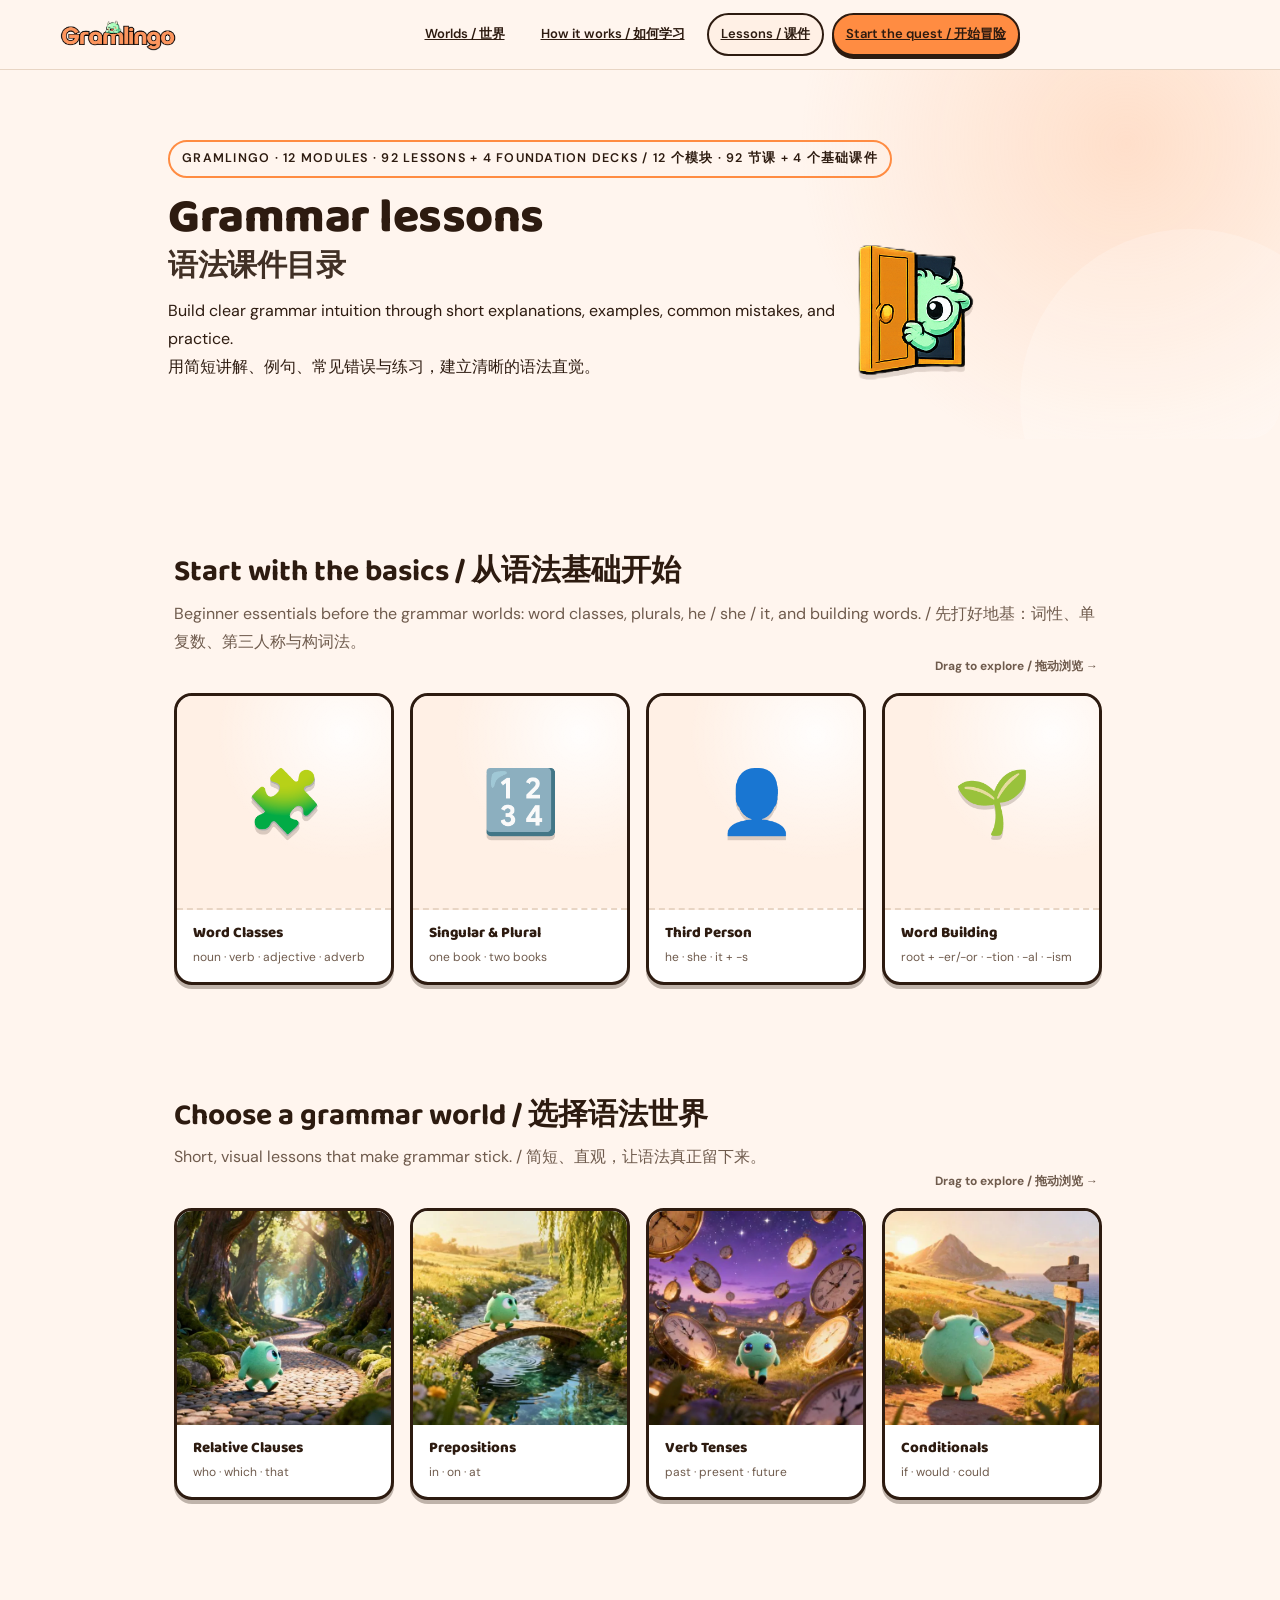
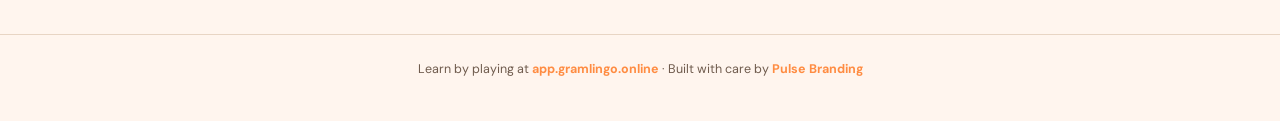
==== commit 69c3e80f: "feat: add Grammar Foundations decks — word classes, singular/plural, third person, word building (-e" ====
--- a/index.html
+++ b/index.html
@@ -1,114 +1,145 @@
-<!DOCTYPE html>
-<html lang="en">
-<head>
-<meta charset="UTF-8">
-<meta name="viewport" content="width=device-width, initial-scale=1">
-<title>Grammar lessons / 语法课件 · GramLingo</title>
-<link rel="stylesheet" href="lessons.css">
-</head>
-<body class="hub">
-<nav class="lesson-nav" aria-label="Primary navigation">
-  <a class="lesson-brand" href="index.html"><img src="assets/gramlingo-logo.webp" alt="GramLingo"></a>
-  <div class="lesson-nav-links">
-    <a class="lesson-nav-link" href="https://gramlingo.online/#sec-worlds">Worlds / 世界</a>
-    <a class="lesson-nav-link" href="https://gramlingo.online/#sec-how">How it works / 如何学习</a>
-    <a class="lesson-nav-link lesson-nav-link--active" href="index.html">Lessons / 课件</a>
-    <a class="lesson-nav-link lesson-nav-link--cta" href="https://app.gramlingo.online">Start the quest / 开始冒险</a>
-  </div>
-</nav>
-<header class="cover">
-  <div class="wrap">
-    <div class="kicker">GramLingo · 12 modules · 92 lessons / 12 个模块 · 92 节课</div>
-    <img class="hub-gramlin" src="assets/gramlin/peekaboo-gramlin.png" alt="" aria-hidden="true">
-    <h1>Grammar lessons <span class="zh">语法课件目录</span></h1>
-    <div class="sub">Build clear grammar intuition through short explanations, examples, common mistakes, and practice.<br><span class="zh">用简短讲解、例句、常见错误与练习，建立清晰的语法直觉。</span></div>
-  </div>
-</header>
-<main><section class="module-gallery-section"><h2 class="section-heading">Choose a grammar world / 选择语法世界</h2><p class="section-sub">Short, visual lessons that make grammar stick. / 简短、直观，让语法真正留下来。</p><div class="gallery-wrap"><div class="module-gallery-hint">Drag to explore / 拖动浏览 →</div><div class="module-gallery">
-      <a class="module-card" href="clauses.html">
-        <div class="module-card-cover"><img src="assets/covers/cover-clauses.webp" width="512" height="512" alt="Relative Clauses" loading="lazy"></div>
-        <div class="module-card-body">
-          <h2>Relative Clauses</h2>
-          <p>who · which · that</p>
-        </div>
-      </a>
-      <a class="module-card" href="prepositions.html">
-        <div class="module-card-cover"><img src="assets/covers/cover-prepositions.webp" width="512" height="512" alt="Prepositions" loading="lazy"></div>
-        <div class="module-card-body">
-          <h2>Prepositions</h2>
-          <p>in · on · at</p>
-        </div>
-      </a>
-      <a class="module-card" href="tenses.html">
-        <div class="module-card-cover"><img src="assets/covers/cover-tenses.webp" width="512" height="512" alt="Verb Tenses" loading="lazy"></div>
-        <div class="module-card-body">
-          <h2>Verb Tenses</h2>
-          <p>past · present · future</p>
-        </div>
-      </a>
-      <a class="module-card" href="conditionals.html">
-        <div class="module-card-cover"><img src="assets/covers/cover-conditionals.webp" width="512" height="512" alt="Conditionals" loading="lazy"></div>
-        <div class="module-card-body">
-          <h2>Conditionals</h2>
-          <p>if · would · could</p>
-        </div>
-      </a>
-      <a class="module-card" href="passive.html">
-        <div class="module-card-cover"><img src="assets/covers/cover-passive.webp" width="512" height="512" alt="Passive Voice" loading="lazy"></div>
-        <div class="module-card-body">
-          <h2>Passive Voice</h2>
-          <p>is done · was made</p>
-        </div>
-      </a>
-      <a class="module-card" href="reported.html">
-        <div class="module-card-cover"><img src="assets/covers/cover-reported.webp" width="512" height="512" alt="Reported Speech" loading="lazy"></div>
-        <div class="module-card-body">
-          <h2>Reported Speech</h2>
-          <p>she said that…</p>
-        </div>
-      </a>
-      <a class="module-card" href="modals.html">
-        <div class="module-card-cover"><img src="assets/covers/cover-modals.webp" width="512" height="512" alt="Modals" loading="lazy"></div>
-        <div class="module-card-body">
-          <h2>Modals</h2>
-          <p>can · must · might</p>
-        </div>
-      </a>
-      <a class="module-card" href="determiners.html">
-        <div class="module-card-cover"><img src="assets/covers/cover-determiners.webp" width="512" height="512" alt="Articles &amp; Determiners" loading="lazy"></div>
-        <div class="module-card-body">
-          <h2>Articles &amp; Determiners</h2>
-          <p>a · an · the</p>
-        </div>
-      </a>
-      <a class="module-card" href="conjunctions.html">
-        <div class="module-card-cover"><img src="assets/covers/cover-conjunctions.webp" width="512" height="512" alt="Conjunctions" loading="lazy"></div>
-        <div class="module-card-body">
-          <h2>Conjunctions</h2>
-          <p>and · but · because</p>
-        </div>
-      </a>
-      <a class="module-card" href="verb_patterns.html">
-        <div class="module-card-cover"><img src="assets/covers/cover-verb_patterns.webp" width="512" height="512" alt="Verb Patterns" loading="lazy"></div>
-        <div class="module-card-body">
-          <h2>Verb Patterns</h2>
-          <p>enjoy doing · decide to do</p>
-        </div>
-      </a>
-      <a class="module-card" href="sentence_structure.html">
-        <div class="module-card-cover"><img src="assets/covers/cover-sentence_structure.webp" width="512" height="512" alt="Sentence Structure" loading="lazy"></div>
-        <div class="module-card-body">
-          <h2>Sentence Structure</h2>
-          <p>subject · verb · object</p>
-        </div>
-      </a>
-      <a class="module-card" href="advanced.html">
-        <div class="module-card-cover"><img src="assets/covers/cover-advanced.webp" width="512" height="512" alt="Advanced Expressions" loading="lazy"></div>
-        <div class="module-card-body">
-          <h2>Advanced Expressions</h2>
-          <p>idioms that impress</p>
-        </div>
-      </a></div></div></section></main>
-<footer>Learn by playing at <a href="https://app.gramlingo.online">app.gramlingo.online</a> · Built with care by <a href="https://pulsebranding.com">Pulse Branding</a></footer>
-</body>
+<!DOCTYPE html>
+<html lang="en">
+<head>
+<meta charset="UTF-8">
+<meta name="viewport" content="width=device-width, initial-scale=1">
+<title>Grammar lessons / 语法课件 · GramLingo</title>
+<link rel="stylesheet" href="lessons.css">
+</head>
+<body class="hub">
+<nav class="lesson-nav" aria-label="Primary navigation">
+  <a class="lesson-brand" href="index.html"><img src="assets/gramlingo-logo.webp" alt="GramLingo"></a>
+  <div class="lesson-nav-links">
+    <a class="lesson-nav-link" href="https://gramlingo.online/#sec-worlds">Worlds / 世界</a>
+    <a class="lesson-nav-link" href="https://gramlingo.online/#sec-how">How it works / 如何学习</a>
+    <a class="lesson-nav-link lesson-nav-link--active" href="index.html">Lessons / 课件</a>
+    <a class="lesson-nav-link lesson-nav-link--cta" href="https://app.gramlingo.online">Start the quest / 开始冒险</a>
+  </div>
+</nav>
+<header class="cover">
+  <div class="wrap">
+    <div class="kicker">GramLingo · 12 modules · 92 lessons + 4 foundation decks / 12 个模块 · 92 节课 + 4 个基础课件</div>
+    <img class="hub-gramlin" src="assets/gramlin/peekaboo-gramlin.png" alt="" aria-hidden="true">
+    <h1>Grammar lessons <span class="zh">语法课件目录</span></h1>
+    <div class="sub">Build clear grammar intuition through short explanations, examples, common mistakes, and practice.<br><span class="zh">用简短讲解、例句、常见错误与练习，建立清晰的语法直觉。</span></div>
+  </div>
+</header>
+<main>
+<section class="module-gallery-section"><h2 class="section-heading">Start with the basics / 从语法基础开始</h2><p class="section-sub">Beginner essentials before the grammar worlds: word classes, plurals, he / she / it, and building words. / 先打好地基：词性、单复数、第三人称与构词法。</p><div class="gallery-wrap"><div class="module-gallery-hint">Drag to explore / 拖动浏览 →</div><div class="module-gallery">
+      <a class="module-card module-card--foundation" style="--accent:#E8590C" href="word_classes.html">
+        <div class="module-card-cover"><div class="ico">🧩</div></div>
+        <div class="module-card-body">
+          <h2>Word Classes</h2>
+          <p>noun · verb · adjective · adverb</p>
+        </div>
+      </a>
+      <a class="module-card module-card--foundation" style="--accent:#0CA678" href="singular_plural.html">
+        <div class="module-card-cover"><div class="ico">🔢</div></div>
+        <div class="module-card-body">
+          <h2>Singular &amp; Plural</h2>
+          <p>one book · two books</p>
+        </div>
+      </a>
+      <a class="module-card module-card--foundation" style="--accent:#7048E8" href="third_person.html">
+        <div class="module-card-cover"><div class="ico">👤</div></div>
+        <div class="module-card-body">
+          <h2>Third Person</h2>
+          <p>he · she · it + -s</p>
+        </div>
+      </a>
+      <a class="module-card module-card--foundation" style="--accent:#1971C2" href="word_building.html">
+        <div class="module-card-cover"><div class="ico">🌱</div></div>
+        <div class="module-card-body">
+          <h2>Word Building</h2>
+          <p>root + -er/-or · -tion · -al · -ism</p>
+        </div>
+      </a></div></div></section>
+<section class="module-gallery-section"><h2 class="section-heading">Choose a grammar world / 选择语法世界</h2><p class="section-sub">Short, visual lessons that make grammar stick. / 简短、直观，让语法真正留下来。</p><div class="gallery-wrap"><div class="module-gallery-hint">Drag to explore / 拖动浏览 →</div><div class="module-gallery">
+      <a class="module-card" href="clauses.html">
+        <div class="module-card-cover"><img src="assets/covers/cover-clauses.webp" width="512" height="512" alt="Relative Clauses" loading="lazy"></div>
+        <div class="module-card-body">
+          <h2>Relative Clauses</h2>
+          <p>who · which · that</p>
+        </div>
+      </a>
+      <a class="module-card" href="prepositions.html">
+        <div class="module-card-cover"><img src="assets/covers/cover-prepositions.webp" width="512" height="512" alt="Prepositions" loading="lazy"></div>
+        <div class="module-card-body">
+          <h2>Prepositions</h2>
+          <p>in · on · at</p>
+        </div>
+      </a>
+      <a class="module-card" href="tenses.html">
+        <div class="module-card-cover"><img src="assets/covers/cover-tenses.webp" width="512" height="512" alt="Verb Tenses" loading="lazy"></div>
+        <div class="module-card-body">
+          <h2>Verb Tenses</h2>
+          <p>past · present · future</p>
+        </div>
+      </a>
+      <a class="module-card" href="conditionals.html">
+        <div class="module-card-cover"><img src="assets/covers/cover-conditionals.webp" width="512" height="512" alt="Conditionals" loading="lazy"></div>
+        <div class="module-card-body">
+          <h2>Conditionals</h2>
+          <p>if · would · could</p>
+        </div>
+      </a>
+      <a class="module-card" href="passive.html">
+        <div class="module-card-cover"><img src="assets/covers/cover-passive.webp" width="512" height="512" alt="Passive Voice" loading="lazy"></div>
+        <div class="module-card-body">
+          <h2>Passive Voice</h2>
+          <p>is done · was made</p>
+        </div>
+      </a>
+      <a class="module-card" href="reported.html">
+        <div class="module-card-cover"><img src="assets/covers/cover-reported.webp" width="512" height="512" alt="Reported Speech" loading="lazy"></div>
+        <div class="module-card-body">
+          <h2>Reported Speech</h2>
+          <p>she said that…</p>
+        </div>
+      </a>
+      <a class="module-card" href="modals.html">
+        <div class="module-card-cover"><img src="assets/covers/cover-modals.webp" width="512" height="512" alt="Modals" loading="lazy"></div>
+        <div class="module-card-body">
+          <h2>Modals</h2>
+          <p>can · must · might</p>
+        </div>
+      </a>
+      <a class="module-card" href="determiners.html">
+        <div class="module-card-cover"><img src="assets/covers/cover-determiners.webp" width="512" height="512" alt="Articles &amp; Determiners" loading="lazy"></div>
+        <div class="module-card-body">
+          <h2>Articles &amp; Determiners</h2>
+          <p>a · an · the</p>
+        </div>
+      </a>
+      <a class="module-card" href="conjunctions.html">
+        <div class="module-card-cover"><img src="assets/covers/cover-conjunctions.webp" width="512" height="512" alt="Conjunctions" loading="lazy"></div>
+        <div class="module-card-body">
+          <h2>Conjunctions</h2>
+          <p>and · but · because</p>
+        </div>
+      </a>
+      <a class="module-card" href="verb_patterns.html">
+        <div class="module-card-cover"><img src="assets/covers/cover-verb_patterns.webp" width="512" height="512" alt="Verb Patterns" loading="lazy"></div>
+        <div class="module-card-body">
+          <h2>Verb Patterns</h2>
+          <p>enjoy doing · decide to do</p>
+        </div>
+      </a>
+      <a class="module-card" href="sentence_structure.html">
+        <div class="module-card-cover"><img src="assets/covers/cover-sentence_structure.webp" width="512" height="512" alt="Sentence Structure" loading="lazy"></div>
+        <div class="module-card-body">
+          <h2>Sentence Structure</h2>
+          <p>subject · verb · object</p>
+        </div>
+      </a>
+      <a class="module-card" href="advanced.html">
+        <div class="module-card-cover"><img src="assets/covers/cover-advanced.webp" width="512" height="512" alt="Advanced Expressions" loading="lazy"></div>
+        <div class="module-card-body">
+          <h2>Advanced Expressions</h2>
+          <p>idioms that impress</p>
+        </div>
+      </a></div></div></section>
+</main>
+<footer>Learn by playing at <a href="https://app.gramlingo.online">app.gramlingo.online</a> · Built with care by <a href="https://pulse-branding.com">Pulse Branding</a></footer>
+</body>
 </html>
--- a/lessons.css
+++ b/lessons.css
@@ -174,3 +174,8 @@
 @media (max-width:900px){.lesson-nav-links{overflow-x:auto;justify-content:flex-end}.lesson-nav-link{white-space:nowrap}.lesson-language{display:none}.hub-gramlin{right:18px;width:110px}}
 @media (max-width:640px){.lesson-nav{height:58px;padding:0 10px}.lesson-brand img{width:104px}.lesson-nav-links{gap:0}.lesson-nav-link{font-size:11px;padding:7px 8px}.lesson-nav-link:not(.lesson-nav-link--active):not(.lesson-nav-link--cta){display:none}.hub-gramlin{display:none}.cover h1{padding-right:0}}
 @media (max-width:640px){.cover-art{display:none}.cover h1{max-width:none}.cover .desc{max-width:none}.hub .section-heading,.hub .section-sub{padding:0 18px}}
+/* Grammar Foundations tiles (standalone lecture decks) */
+.hub .module-gallery-section + .module-gallery-section{padding-top:clamp(6px,1.6vw,20px)}
+.hub .module-card--foundation .module-card-cover{display:flex;align-items:center;justify-content:center;background:radial-gradient(circle at 78% 18%,rgba(255,255,255,.9),transparent 52%),var(--accent-soft);border-bottom:2px dashed var(--line)}
+.hub .module-card--foundation .ico{font-size:62px;line-height:1;filter:drop-shadow(0 4px 0 rgba(45,27,16,.18));animation:lesson-float 5s ease-in-out infinite}
+@media (max-width:640px){.hub .module-card--foundation .ico{font-size:50px}}
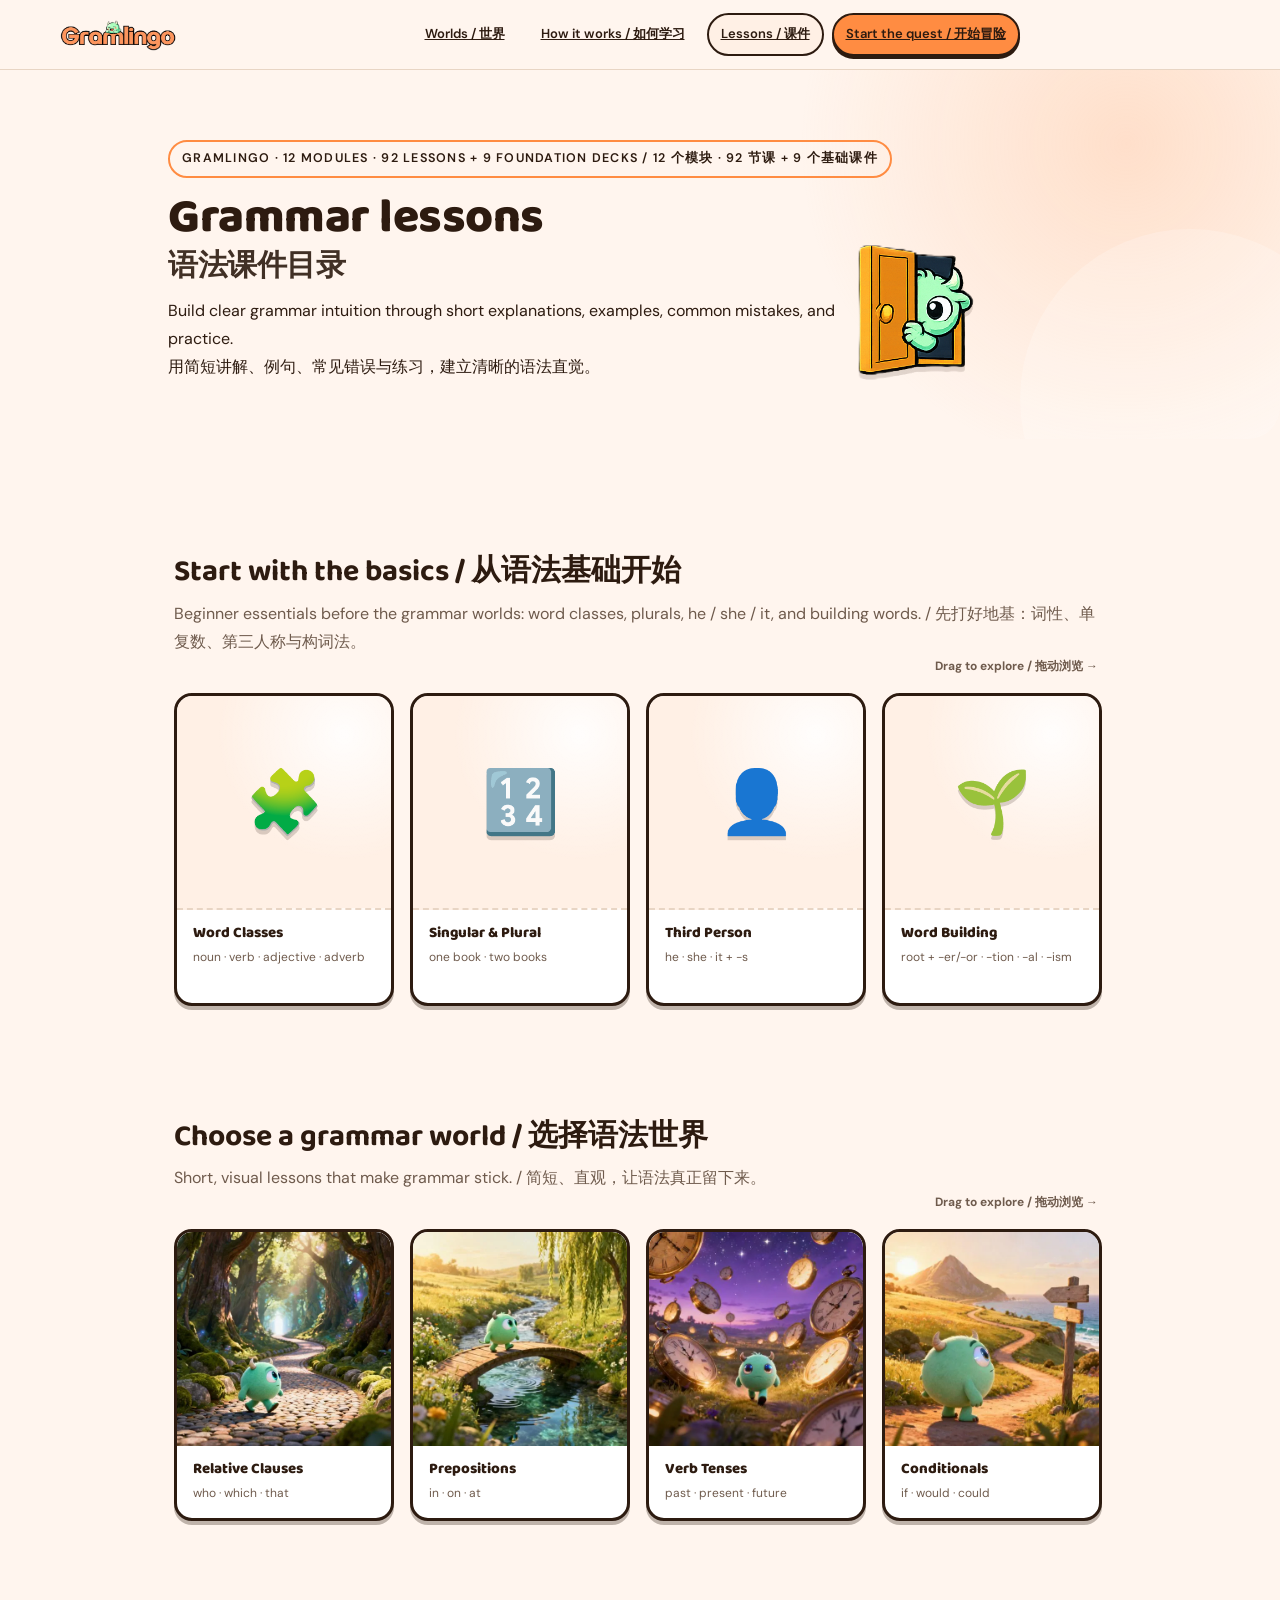
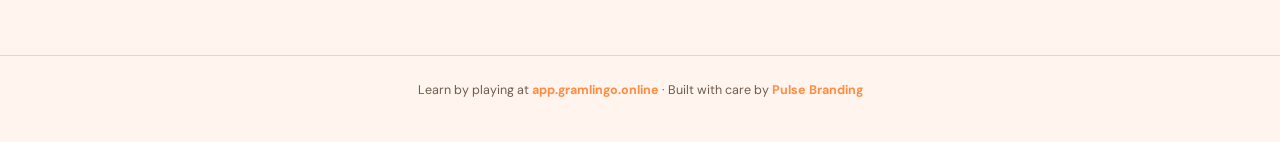
==== commit f4227485: "feat: add 5 Grammar Foundations decks — comparison, question words, be & there is/are, frequency adv" ====
--- a/index.html
+++ b/index.html
@@ -18,7 +18,7 @@
 </nav>
 <header class="cover">
   <div class="wrap">
-    <div class="kicker">GramLingo · 12 modules · 92 lessons + 4 foundation decks / 12 个模块 · 92 节课 + 4 个基础课件</div>
+    <div class="kicker">GramLingo · 12 modules · 92 lessons + 9 foundation decks / 12 个模块 · 92 节课 + 9 个基础课件</div>
     <img class="hub-gramlin" src="assets/gramlin/peekaboo-gramlin.png" alt="" aria-hidden="true">
     <h1>Grammar lessons <span class="zh">语法课件目录</span></h1>
     <div class="sub">Build clear grammar intuition through short explanations, examples, common mistakes, and practice.<br><span class="zh">用简短讲解、例句、常见错误与练习，建立清晰的语法直觉。</span></div>
@@ -52,6 +52,41 @@
         <div class="module-card-body">
           <h2>Word Building</h2>
           <p>root + -er/-or · -tion · -al · -ism</p>
+        </div>
+      </a>
+      <a class="module-card module-card--foundation" style="--accent:#F08C00" href="comparison.html">
+        <div class="module-card-cover"><div class="ico">⚖️</div></div>
+        <div class="module-card-body">
+          <h2>Comparison</h2>
+          <p>-er / -est · more · most · as...as</p>
+        </div>
+      </a>
+      <a class="module-card module-card--foundation" style="--accent:#E64980" href="question_words.html">
+        <div class="module-card-cover"><div class="ico">❓</div></div>
+        <div class="module-card-body">
+          <h2>Question Words</h2>
+          <p>what · who · where · when · why · how</p>
+        </div>
+      </a>
+      <a class="module-card module-card--foundation" style="--accent:#4263EB" href="be_verbs.html">
+        <div class="module-card-cover"><div class="ico">💬</div></div>
+        <div class="module-card-body">
+          <h2>Be &amp; There is/are</h2>
+          <p>am · is · are · there is · there are</p>
+        </div>
+      </a>
+      <a class="module-card module-card--foundation" style="--accent:#099268" href="frequency_adverbs.html">
+        <div class="module-card-cover"><div class="ico">🗓️</div></div>
+        <div class="module-card-body">
+          <h2>Frequency Adverbs</h2>
+          <p>always · usually · often · never</p>
+        </div>
+      </a>
+      <a class="module-card module-card--foundation" style="--accent:#B8452E" href="possessives.html">
+        <div class="module-card-cover"><div class="ico">🔑</div></div>
+        <div class="module-card-body">
+          <h2>Possessives</h2>
+          <p>my · mine · Anna's · whose</p>
         </div>
       </a></div></div></section>
 <section class="module-gallery-section"><h2 class="section-heading">Choose a grammar world / 选择语法世界</h2><p class="section-sub">Short, visual lessons that make grammar stick. / 简短、直观，让语法真正留下来。</p><div class="gallery-wrap"><div class="module-gallery-hint">Drag to explore / 拖动浏览 →</div><div class="module-gallery">
